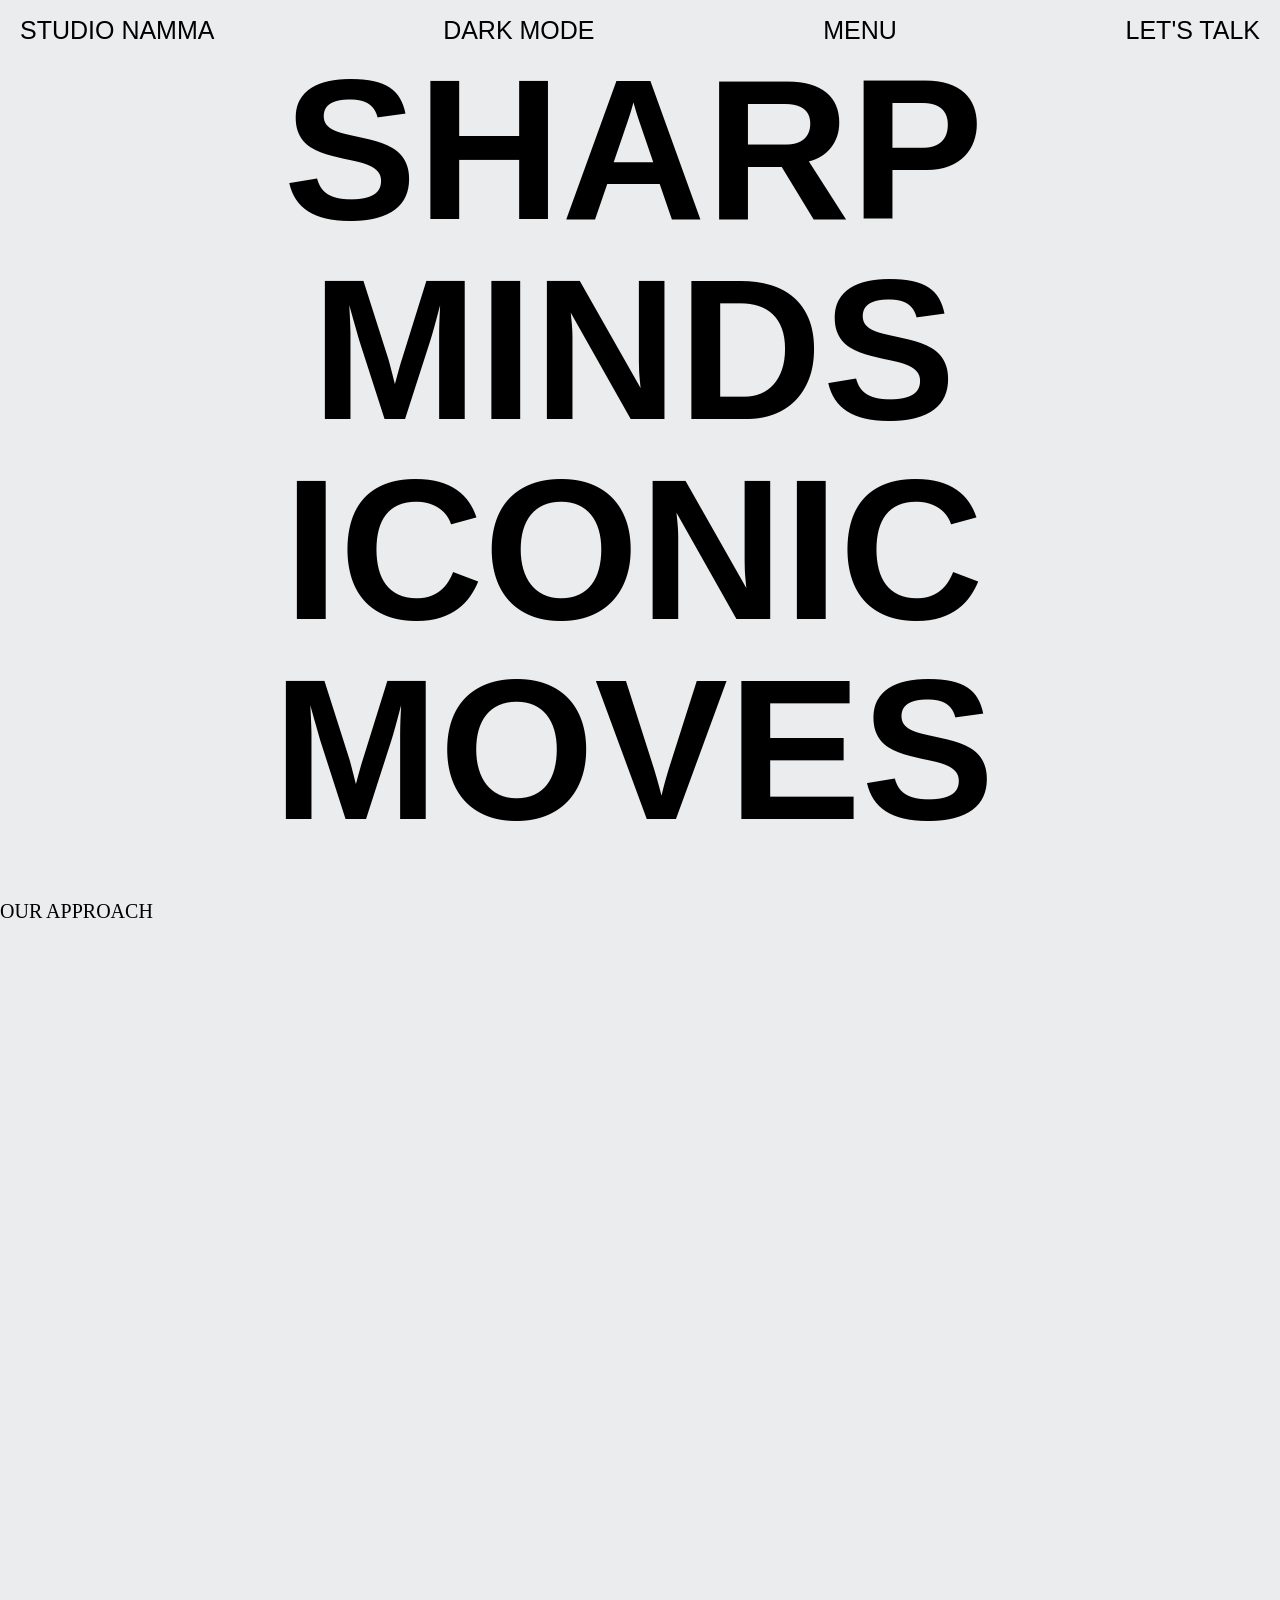
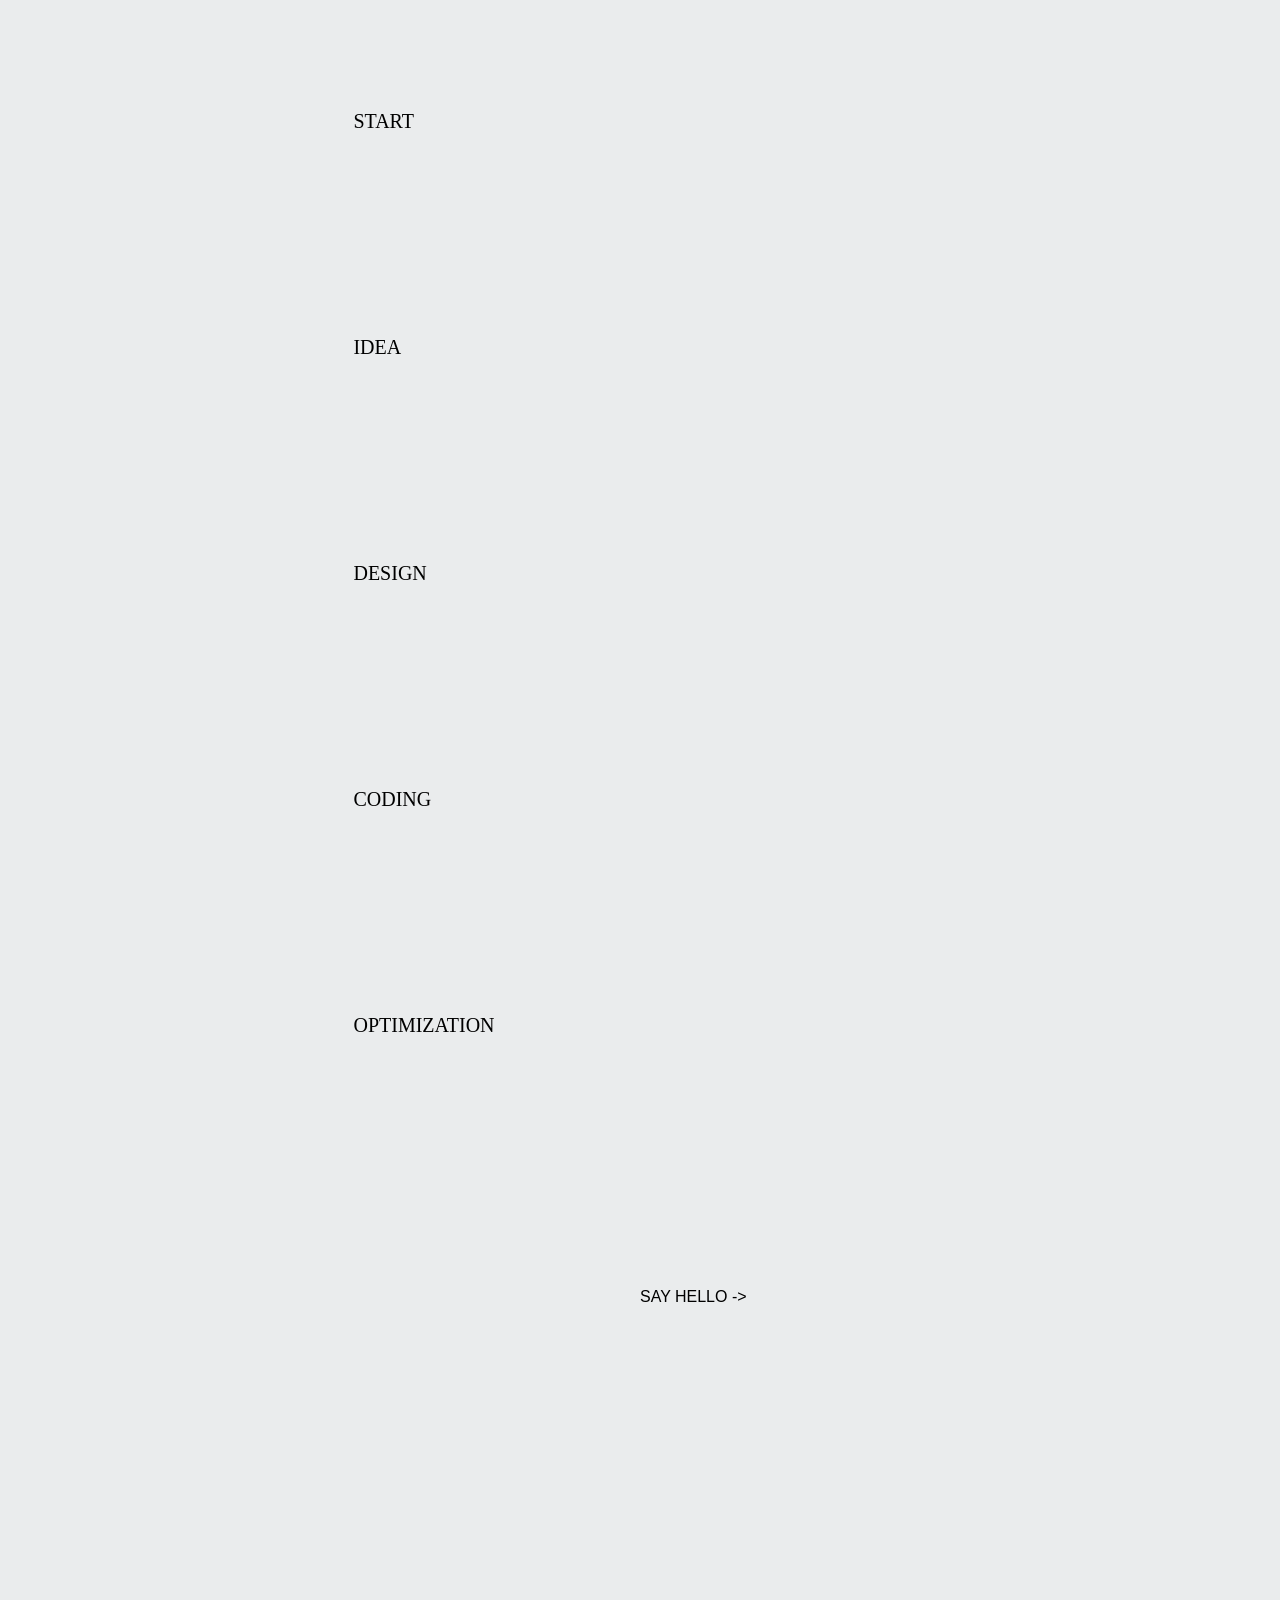
==== approach.html @ 26bfbffe "feat: implement landing page layout with intersection observer animations and custom mouse cursor ef" ====
<!DOCTYPE html>
<html lang="en">

<head>
    <meta charset="UTF-8">
    <meta name="viewport" content="width=device-width, initial-scale=1.0">
    <title>Approach</title>
    <link rel="stylesheet" href="/home/nav.css">
    <link rel="preconnect" href="https://fonts.googleapis.com">
<link rel="preconnect" href="https://fonts.gstatic.com" crossorigin>
<link href="https://fonts.googleapis.com/css2?family=Figtree:ital,wght@0,300..900;1,300..900&family=Saira+Extra+Condensed:wght@100;200;300;400;500;600;700;800;900&display=swap" rel="stylesheet">
    <style>
        @font-face {
    font-family: "GT Pressura Mono Regular Regular";
    src: url("https://db.onlinewebfonts.com/t/226f58ab113a6d821def90a7d6dc2427.eot");
    src: url("https://db.onlinewebfonts.com/t/226f58ab113a6d821def90a7d6dc2427.eot?#iefix")format("embedded-opentype"),
    url("https://db.onlinewebfonts.com/t/226f58ab113a6d821def90a7d6dc2427.woff2")format("woff2"),
    url("https://db.onlinewebfonts.com/t/226f58ab113a6d821def90a7d6dc2427.woff")format("woff"),
    url("https://db.onlinewebfonts.com/t/226f58ab113a6d821def90a7d6dc2427.ttf")format("truetype"),
    url("https://db.onlinewebfonts.com/t/226f58ab113a6d821def90a7d6dc2427.svg#GT Pressura Mono Regular Regular")format("svg");
}
        .saira-extra-condensed-black {
  font-family: "Saira Extra Condensed", sans-serif;
  font-weight: 900;
  font-style: normal;
}
        .content {
            display: flex;
            flex-direction: column;
            height: 100vh;
            width: 99vw;
            align-items: center;
            justify-content: center;
        }

        .content>h1 {
            font-size: 200px;
            
            letter-spacing: 1;
            font-weight: bolder;
            line-height: 1;
        }
        #heading{
            font-family: GT Pressura Mono Regular Regular;
            font-weight: 300;
            font-size: 20px;
        }
        .animate {
            transform: rotateX(90deg);
            transition-duration: 3s;
            transform-origin: bottom;
            font-size: 60px;
            text-align: center;
        }

        .animate.show {
            transform: rotateX(0deg);
        }

        .des {
            height: 50vh;
            width: 99vw;
            display: flex;
            gap: 10px;
        }
        
        .container-title {
            width: 50%;
            height: 100%;

        }

        .container-description {
            width: 50%;
            height: 100%;
            text-align: justify;
            
        }

        .des {
            flex-direction: row;
            text-align: none;
        }

        .p {
            font-size: 20px;
            text-align: left;
            font-weight: 400;
        }

        .des1 {
            padding: 20px;
            justify-content: left;
            align-items: baseline;
            height: 40vh;

        }
        .des1 > h1{
            font-size: 100px;
        }
        .list {
            height: 120vh;
            gap: 50px;
            font-size: 13px;
            
        }

        .box1 {
            height: 200px;
            width: 60%;
            
            display: flex;
            flex-direction: row;
            justify-content: center;
        }
        .div1{
            margin-left: 100px;
            width: 30%;
        }
        .div2{
            width: 70%;
        }

        .li{
            text-align: left;
            font-size: 30px;
        }
        .p1{
            font-size: 16px;
            text-align: left;
            font-weight: 300;
        }
        #p2{
          font-weight: 300;  
        }
        .des2{
            height: 20vh;
            width: 100%;
            display: flex;
            flex-direction: row;
        }
        .box2{
            height: 100%;
            width: 50%;
            
        }
        .box3{
            height: 100%;
            width: 50%;
            
        }
        .h1{
            text-align: left;
        }
        .h2{
            text-align: left;
            font-size: 30px;
        }
        .box3 p{
            margin-top: 30px;
        }
       .frames{
        width: 100%;
        height: 300px;
        
        display: grid;
        grid-template-columns: repeat(6,1fr);
        gap: 10px;

       }
       video{
        height: 100%;
        width: 100%;
       }
       
    </style>
</head>

<body>
    <section class="content">
        <h1 class="animate">SHARP MINDS</h1>
        <h1 class="animate">ICONIC MOVES</h1>

    </section>
    <section class="content des">
        <div class="container-title">
            <h1 id="heading">OUR APPROACH</h1>
        </div>

        <div class="container-description">
            <p class="animate p">We don't sell a method. We craft yours. We start by understanding who you are and</p>
            <p class="animate p">where you are headed. We dig deep, explore every angle, and build from what</p>
            <p class="animate p">makes you stand out. We don't just work with brand teams - we become part of</p>
            <p class="animate p">them. Every move is intentional. Every output aligned. Our approach? Flexible,</p>
            <p class="animate p">precise, and built around you. Because great result don't come from rigid formulas,</p>
            <p class="animate p">they come from tailored processes that scale, envolve, and stay sharp across every</p>
            <p class="animate p">touchpoint.</p>
        </div>
    </section>

    <section class="content des1">
        <h1 class="animate">MAKE IT AS</h1>
        <h1 class="animate">SIMPLE AS</h1>
        <h1 class="animate">POSSIBLE</h1>
    </section>
    <section class="content list">
        <div class="box1">
            <div class="div1">
                <h1 id="heading">START</h1>
            </div>
            <div class="div2">
                <h1 class="animate li">Own your difference</h1>
                <p class="animate p1" id="p2">
                    No one remembers second place. Or third. We dissect your market with surgical precision,
                </p>
                <p class="animate p1" id="p2">
                    hunting for the blind spots that others overlook. Our mission? To unearth what sets you
                </p>
                <p class="animate p1" id="p2">
                    apart. To put it under the spotlight. And to turn it into your strategic advantage.
                </p>
            </div>
        </div>

        <div class="box1">
            <div class="div1">
                <h1 id="heading">IDEA</h1>
            </div>
            <div class="div2">
                <h1 class="animate li">Challenge everything</h1>
                <p class="animate p1" id="p2">Innovation doesn't come from comfort. It comes from doubt. We question everything.</p>
                <p class="animate p1" id="p2">Relentlessly. Methodically. Trends? Best practices? Market certainties? All of them are suspect.</p>
                <p class="animate p1" id="p2">All of them are challenged. Pixel by pixel. So we can reach places no one else has.</p>
            </div>
        </div>

        <div class="box1">
            <div class="div1">
                <h1 id="heading">DESIGN</h1>
            </div>
            <div class="div2">
                <h1 class="animate li">Beyond aesthetics</h1>
                <p class="animate p1" id="p2">It's not just about winning awards. it's about winning customers.</p>
                <p class="animate p1" id="p2">Our design is built to solve, to sell, to make an impact.</p>
                <p class="animate p1" id="p2">Every color is tested. Every spacing calculated. Every interaction optimized. The result? A</p>
                <p class="animate p1" id="p2">design that performs as well as it impresses.</p>
            </div>
        </div>

        <div class="box1">
            <div class="div1">
                <h1 id="heading">CODING</h1>
            </div>
            <div class="div2">
                <h1 class="animate li">Performance mindset</h1>
                <p class="animate p1" id="p2">User patience? A myth. Their tolerance for slow websites? Zero.</p>
                <p class="animate p1" id="p2">We build solutions that move fast and stay fast. No-code, pushed to the limit. Resources</p>
                <p class="animate p1" id="p2">refined. Load times cut. Verified performance. Smoothness isn't a luxury, it's the baseline.</p>
                <p class="animate p1" id="p2">Every millisecond counts.</p>
            </div>
        </div>

        <div class="box1">
            <div class="div1">
                <h1 id="heading">OPTIMIZATION</h1>
            </div>
            <div class="div2">
                <h1 class="animate li">Never satisfied,</h1>
                <h1 class="animate li">never done</h1>
                <p class="animate p1" id="p2">The launch is just the first chapter, not the final one. We stay by your side long after launch</p>
                <p class="animate p1" id="p2">day. We monitor the numbers. Listen to the feedback. Continuously refine and improve. A</p>
                <p class="animate p1" id="p2">site that doesn't evolve is a site that falls behind. We refuse to stagnate, for you and for us.</p>
            </div>
        </div>

    </section>
    <section class="content des2">
        <div class="box2">
            <h1 class="animate h1">LET'S WORK</h1>
            <h1 class="animate h1">TOGETHER</h1>
        </div>
        <div class="box3">
            <h2 class="animate h2">Work with us if average isn't your thing.</h2>
            <h2 class="animate h2">Drop it, we'll build it!</h2>

            <p>SAY HELLO -></p>
        </div>
    </section>

    <section class="frames">
       <div>

           <video loop autoplay src="https://cdn.prod.website-files.com/679cb9cacf00799ba4b4c985%2F68dfa249c8ad1d2624abf3d5_Footer-Service-designV2-transcode.mp4"></iframe>
       </div>
       
       <div>

           <video loop autoplay src="https://cdn.prod.website-files.com/679cb9cacf00799ba4b4c985%2F68dfa1926bb2adbd4315d488_Zefir%20footerV2-transcode.mp4"></iframe>
       </div>
       
       <div>

           <video loop autoplay src="https://cdn.prod.website-files.com/679cb9cacf00799ba4b4c985%2F68dfa2440a49684a10b9e055_FOOTER%20-%20BRANDINGV2-transcode.mp4"></iframe>
       </div>
       
       <div>

           <video loop autoplay src="https://cdn.prod.website-files.com/679cb9cacf00799ba4b4c985%2F68dfa20fc54b7796aaa5edf6_SILVR-Video%201%20footersV3-transcode.mp4"></iframe>
       </div>
       
       <div>

           <video loop autoplay src="https://cdn.prod.website-files.com/679cb9cacf00799ba4b4c985%2F68dfa0feb2681e0616dc3b3a_Footer-supercomics-transcode.mp4"></iframe>
       </div>
       
      <div>

          <video loop autoplay src="https://cdn.prod.website-files.com/679cb9cacf00799ba4b4c985%2F68dfa22f852959114b6c7b56_OSOL-COVER-footer-V2-transcode.mp4"></iframe>
      </div>
       
    </section>
</body>
<script src="/home/navbar.js"></script>
<script>
    let text = document.querySelectorAll(".animate");

    console.log(text);
    let observer = new IntersectionObserver((entries) => {
        entries.forEach((entry) => {
            if (entry.isIntersecting == true) {
                entry.target.classList.add("show");
            }
            else {
                entry.target.classList.remove("show");
            }
        })
    })

    text.forEach((text) => {
        observer.observe(text);
    })


</script>

</html>
---- home/nav.css ----
*{
  margin: 0px;
  padding: 0px;
  box-sizing: border-box;
  font-family: 'Franklin Gothic Medium', 'Arial Narrow', Arial, sans-serif;
}
body{
  background-color: rgb(234, 236, 237);
}
#navbar{
  display:flex;
  width: 100vw;
  justify-content: space-between;
  /* background-color: rgba(223, 41, 41); */
  height: 60px;
  align-items: center;
  font-size: 25px;
  position: fixed;
  z-index: 2;
  padding: 0px 20px;
  list-style-type: none;
  top: 0px;
}
#navbar > p{
  cursor: pointer;
}
#menu{
  position: fixed;
  width: 100vw;
  height: 90vh;
  background-color: white;
  list-style-type: none;
  margin: 0px;
  display: grid;
  grid-template-columns: repeat(2,1fr);
  padding: 20px;
  top: -100%;
  transition-duration: 5s;
  z-index: 1;
}
#menu>li{
  font-size: 100px;
  font-weight: 900;
}
#menu.show{
  top: 9%;
}
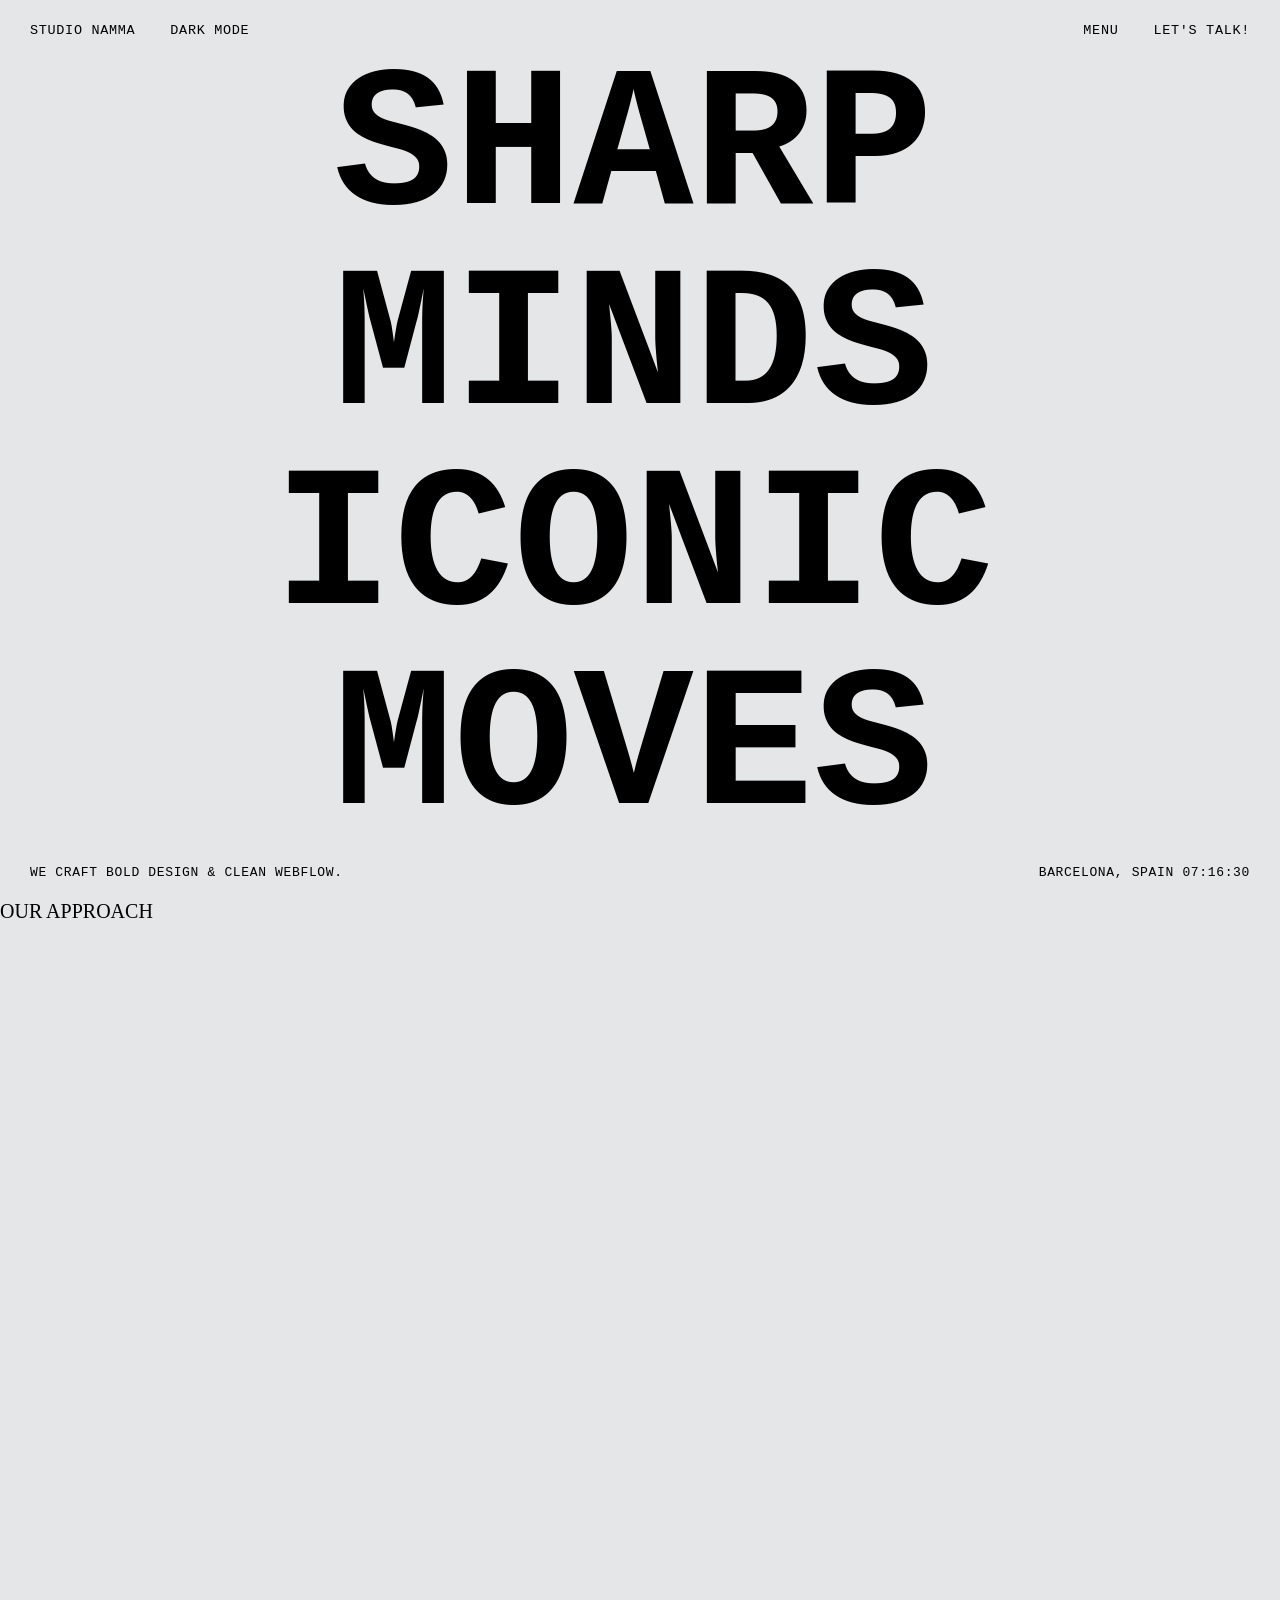
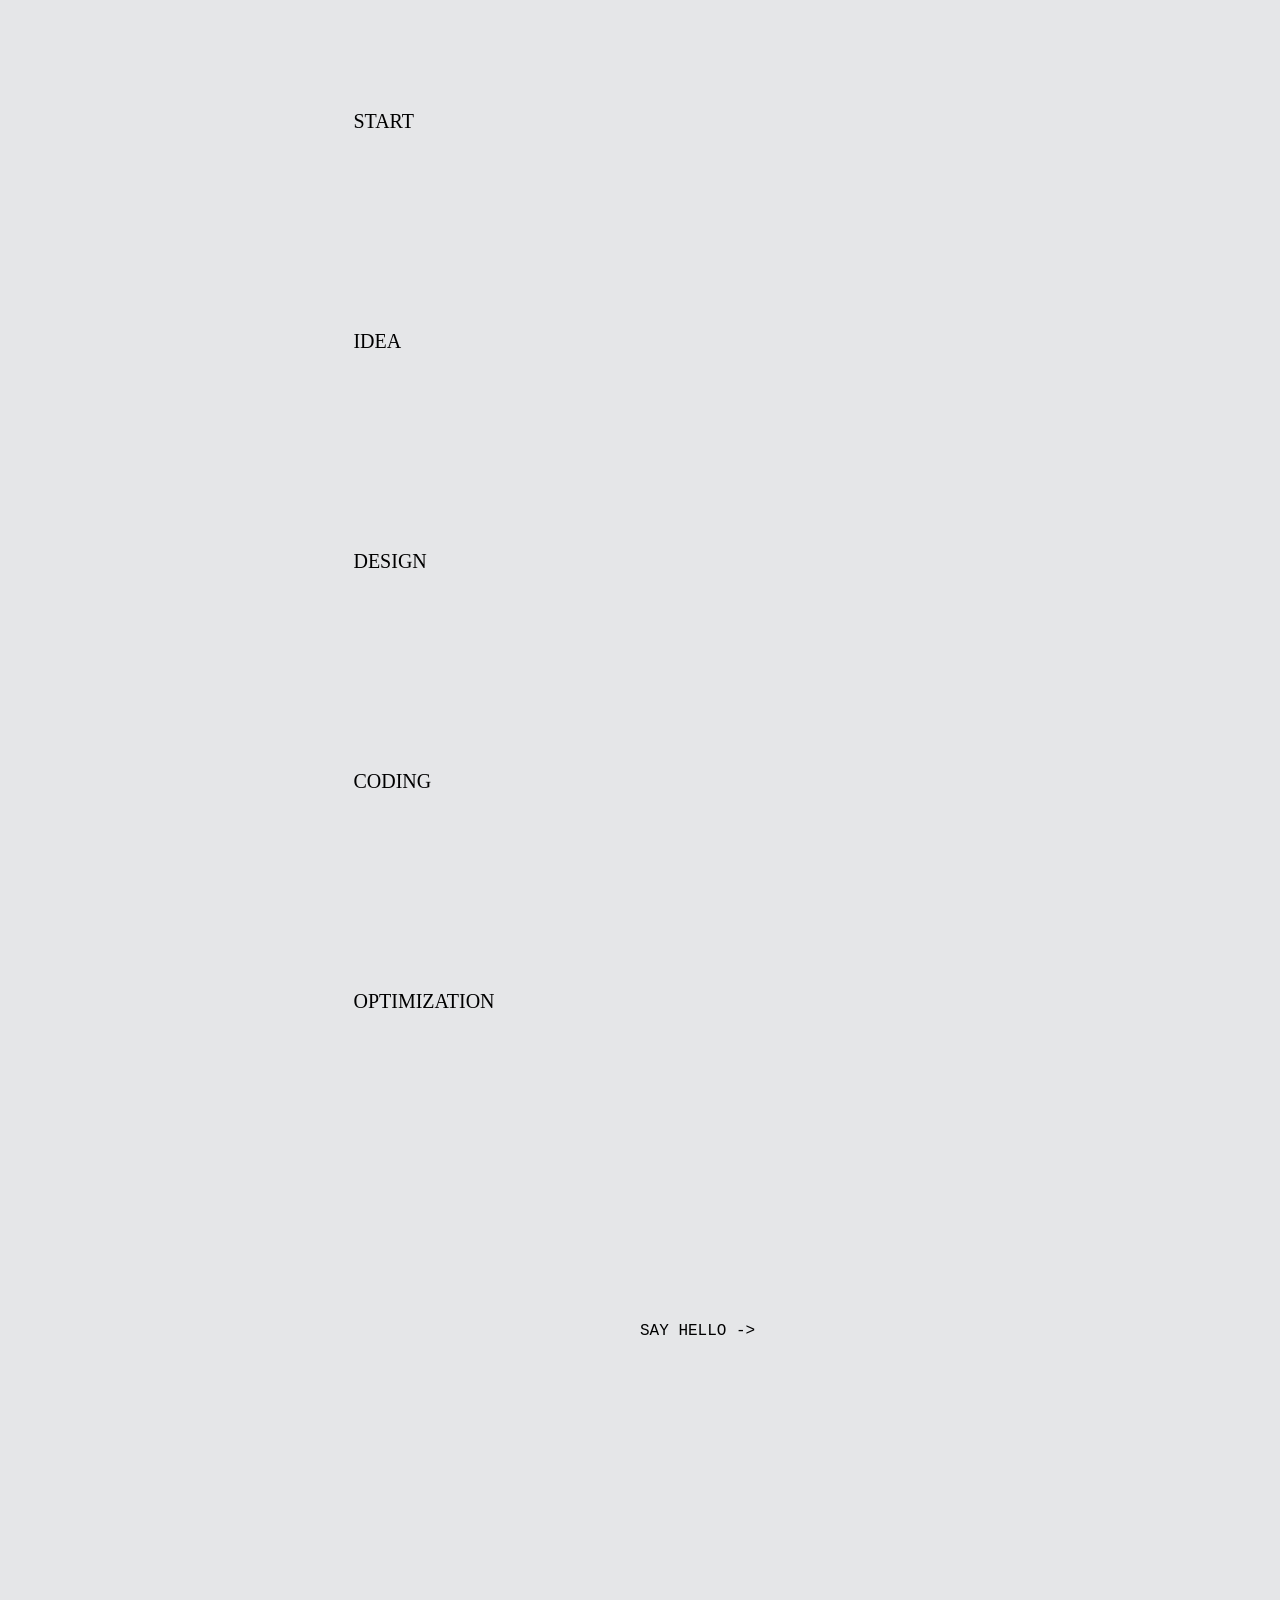
==== commit 7abbe8f6: "feat: overhaul index and approach pages with new branding, favicon, and responsive layout improvemen" ====
--- a/approach.html
+++ b/approach.html
@@ -5,7 +5,7 @@
     <meta charset="UTF-8">
     <meta name="viewport" content="width=device-width, initial-scale=1.0">
     <title>Approach</title>
-    <link rel="stylesheet" href="/home/nav.css">
+    <link rel="stylesheet" href="nav.css">
     <link rel="preconnect" href="https://fonts.googleapis.com">
 <link rel="preconnect" href="https://fonts.gstatic.com" crossorigin>
 <link href="https://fonts.googleapis.com/css2?family=Figtree:ital,wght@0,300..900;1,300..900&family=Saira+Extra+Condensed:wght@100;200;300;400;500;600;700;800;900&display=swap" rel="stylesheet">
@@ -320,7 +320,7 @@
        
     </section>
 </body>
-<script src="/home/navbar.js"></script>
+<script src="navbar.js"></script>
 <script>
     let text = document.querySelectorAll(".animate");
 
--- a/nav.css
+++ b/nav.css
@@ -0,0 +1,157 @@
+@import url('https://fonts.googleapis.com/css2?family=Figtree:ital,wght@0,300..900;1,300..900&family=Saira+Extra+Condensed:wght@100;200;300;400;500;600;700;800;900&display=swap');
+
+@font-face {
+    font-family: "GT Pressura Mono Regular Regular";
+    src: url("https://db.onlinewebfonts.com/t/226f58ab113a6d821def90a7d6dc2427.eot");
+    src: url("https://db.onlinewebfonts.com/t/226f58ab113a6d821def90a7d6dc2427.eot?#iefix")format("embedded-opentype"),
+    url("https://db.onlinewebfonts.com/t/226f58ab113a6d821def90a7d6dc2427.woff2")format("woff2"),
+    url("https://db.onlinewebfonts.com/t/226f58ab113a6d821def90a7d6dc2427.woff")format("woff"),
+    url("https://db.onlinewebfonts.com/t/226f58ab113a6d821def90a7d6dc2427.ttf")format("truetype"),
+    url("https://db.onlinewebfonts.com/t/226f58ab113a6d821def90a7d6dc2427.svg#GT Pressura Mono Regular Regular")format("svg");
+}
+
+* {
+  margin: 0px;
+  padding: 0px;
+  box-sizing: border-box;
+}
+
+body {
+  background-color: #e5e6e8;
+  font-family: "GT Pressura Mono Regular Regular", monospace, sans-serif;
+  color: #000;
+  transition: background-color 0.3s ease, color 0.3s ease;
+  overflow-x: hidden;
+}
+
+body.dark-theme {
+  background-color: #121212;
+  color: #f5f5f5;
+}
+
+body.menu-open #navbar {
+  color: inherit;
+}
+
+#navbar {
+  display: flex;
+  width: 100vw;
+  justify-content: space-between;
+  height: 60px;
+  align-items: center;
+  font-size: 13.5px;
+  letter-spacing: 0.05em;
+  font-family: "GT Pressura Mono Regular Regular", monospace, sans-serif;
+  position: fixed;
+  z-index: 1000;
+  padding: 0px 30px;
+  top: 0px;
+  left: 0px;
+  background: transparent;
+  user-select: none;
+  transition: color 0.3s ease;
+}
+
+.nav-left, .nav-right {
+  display: flex;
+  gap: 35px;
+  align-items: center;
+}
+
+.nav-item {
+  cursor: pointer;
+  transition: opacity 0.2s ease;
+}
+
+.nav-item:hover {
+  opacity: 0.7;
+}
+
+#menu {
+  position: fixed;
+  width: 100vw;
+  height: 100vh;
+  background-color: #f3f3f4;
+  color: #000000;
+  list-style-type: none;
+  margin: 0px;
+  display: grid;
+  grid-template-columns: 1fr 1fr;
+  padding: 13vh 5vw 8vh 5vw;
+  align-content: center;
+  row-gap: 2.5vh;
+  column-gap: 8vw;
+  top: -100vh;
+  left: 0px;
+  transition: top 0.6s cubic-bezier(0.77, 0, 0.175, 1), background-color 0.3s ease, color 0.3s ease;
+  z-index: 999;
+}
+
+body.dark-theme #menu {
+  background-color: #121212;
+  color: #ffffff;
+}
+
+#menu > li {
+  font-family: "Saira Extra Condensed", sans-serif;
+  font-size: clamp(80px, 11vw, 160px);
+  font-weight: 900;
+  text-transform: uppercase;
+  line-height: 0.88;
+  letter-spacing: -0.01em;
+  cursor: pointer;
+  user-select: none;
+}
+
+.menu-item-wrapper {
+  overflow: hidden;
+  display: inline-block;
+  vertical-align: bottom;
+  padding-bottom: 2px;
+}
+
+.menu-item-text {
+  display: block;
+  color: inherit;
+  transform: translateY(120%) rotateX(45deg);
+  transform-origin: bottom left;
+  transition: transform 0.75s cubic-bezier(0.16, 1, 0.3, 1), color 0.3s ease;
+  will-change: transform;
+}
+
+#menu.show {
+  top: 0px;
+}
+
+#menu.show .menu-item-text {
+  transform: translateY(0%) rotateX(0deg);
+}
+
+#menu > li:hover .menu-item-text {
+  opacity: 0.5;
+}
+
+#footer-bar {
+  position: fixed;
+  bottom: 20px;
+  left: 0px;
+  width: 100vw;
+  padding: 0px 30px;
+  display: flex;
+  justify-content: space-between;
+  align-items: center;
+  z-index: 1000;
+  font-family: "GT Pressura Mono Regular Regular", monospace, sans-serif;
+  font-size: 13px;
+  letter-spacing: 0.05em;
+  text-transform: uppercase;
+  pointer-events: none;
+  transition: color 0.3s ease;
+}
+
+body.dark-theme #footer-bar {
+  color: #ffffff;
+}
+
+
+
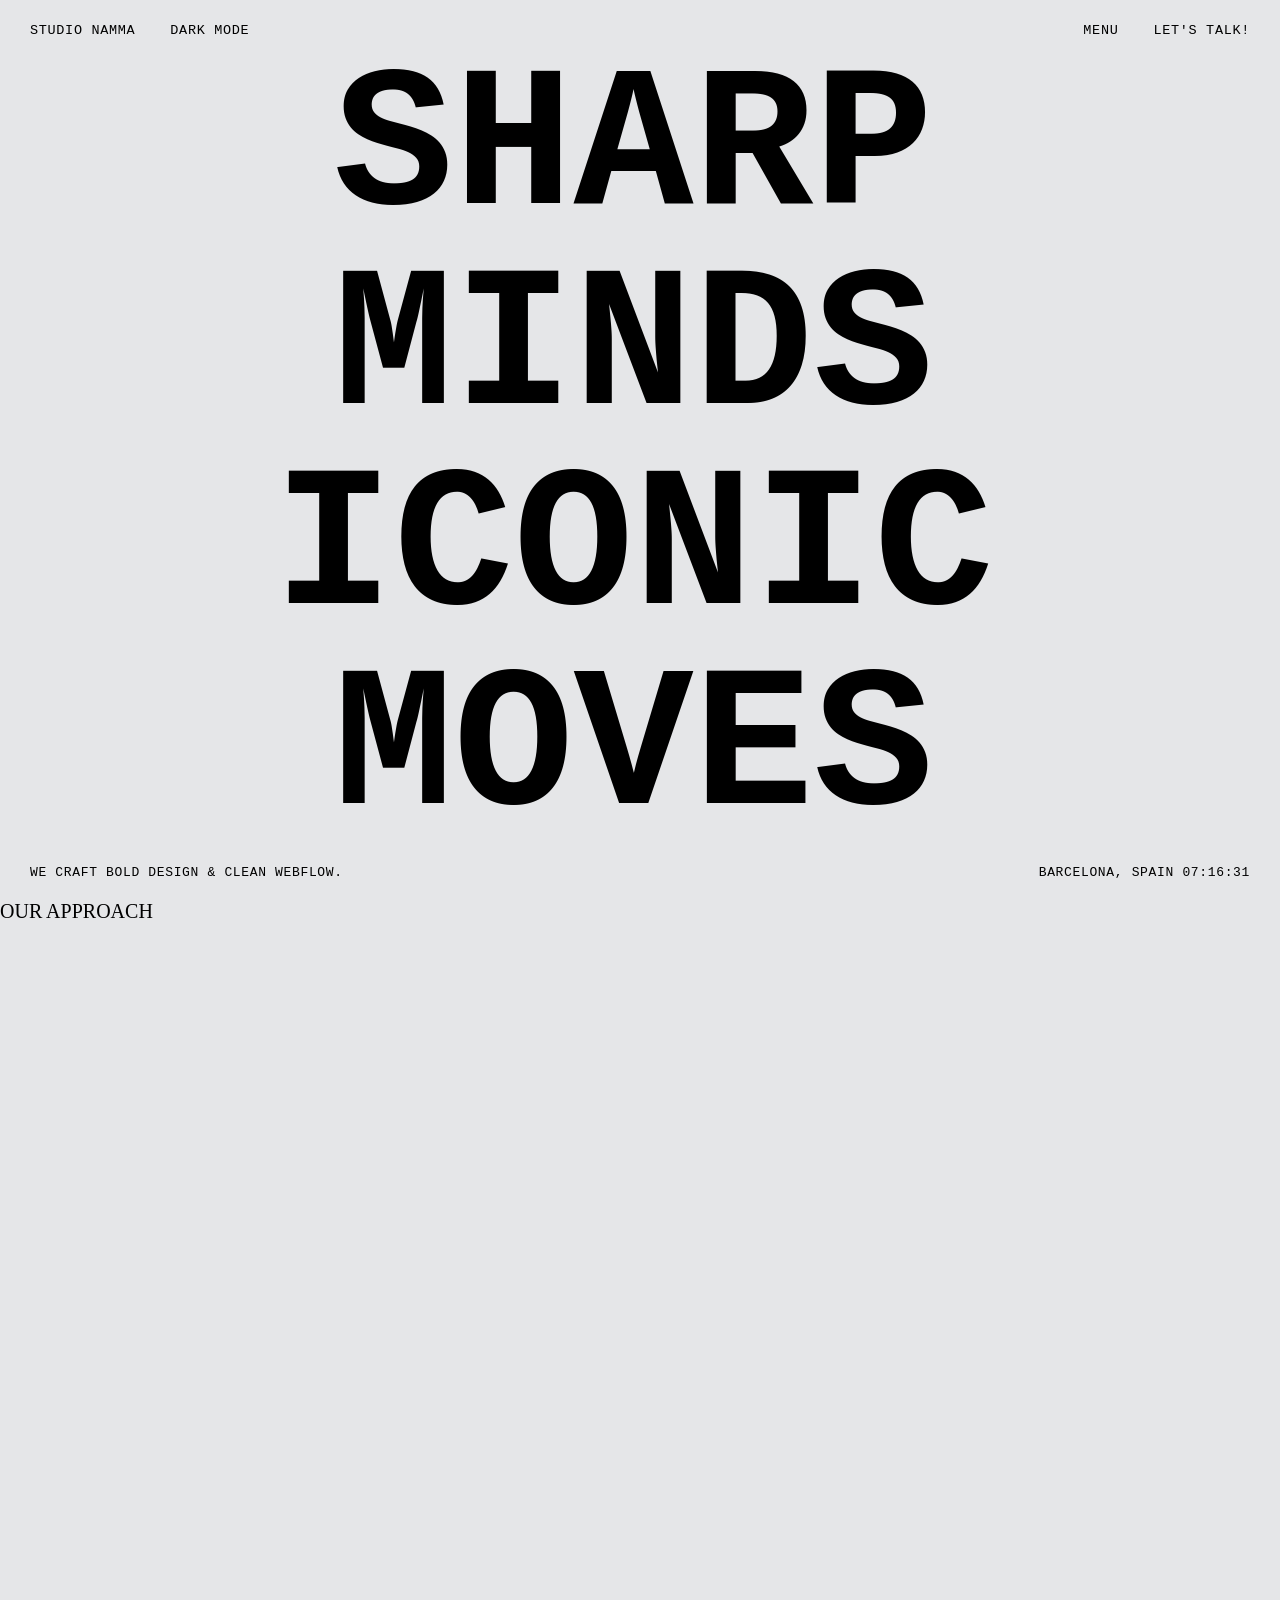
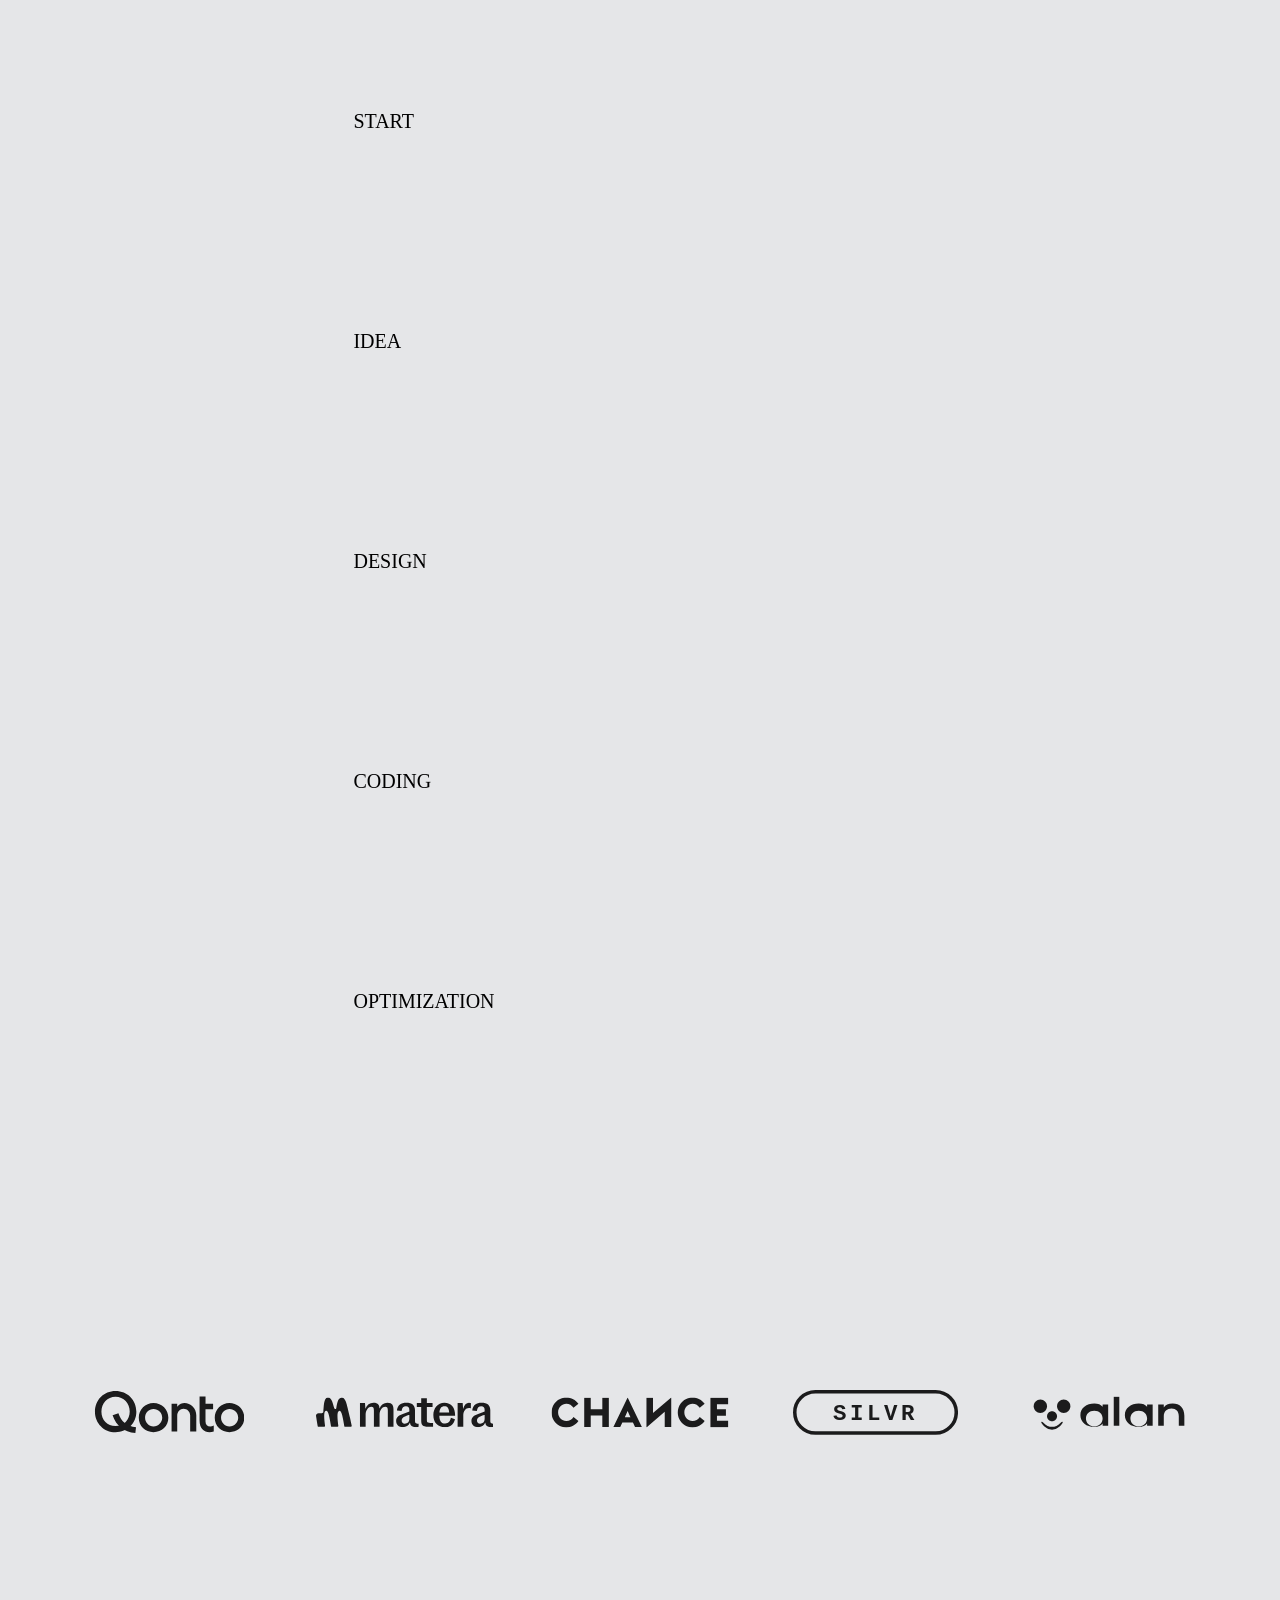
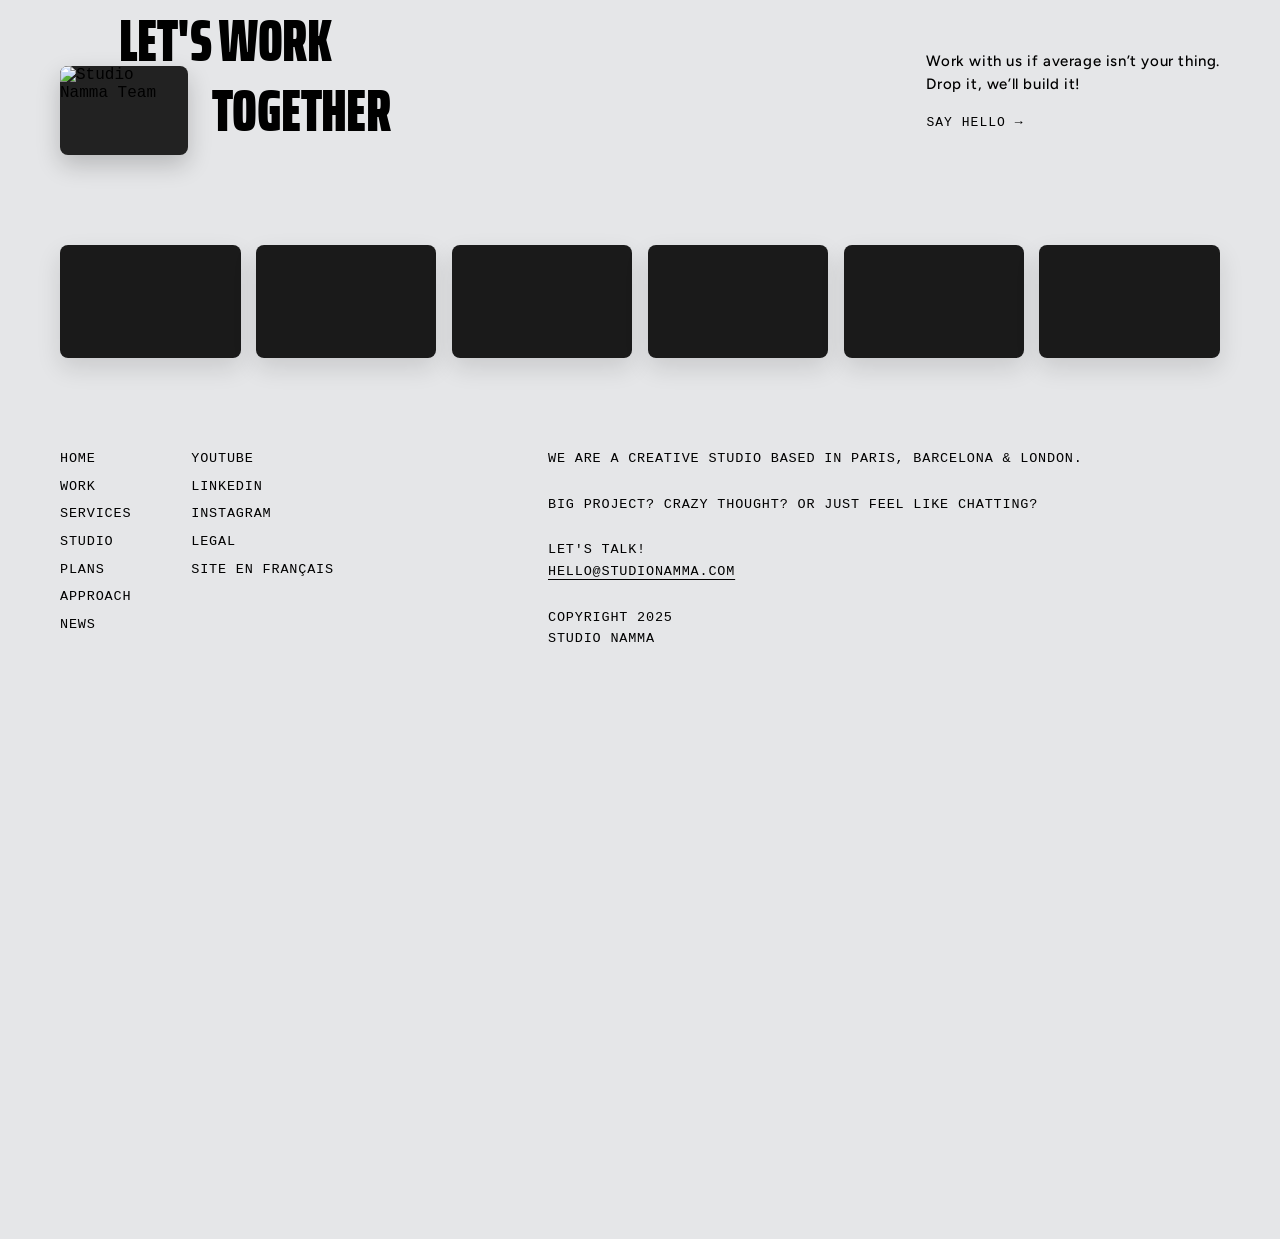
==== commit fa8311c7: "refactor(approach): remove duplicate LET'S WORK section and old frames video grid, now handled by sh" ====
--- a/approach.html
+++ b/approach.html
@@ -6,6 +6,7 @@
     <meta name="viewport" content="width=device-width, initial-scale=1.0">
     <title>Approach</title>
     <link rel="stylesheet" href="nav.css">
+    <link rel="stylesheet" href="footer.css">
     <link rel="preconnect" href="https://fonts.googleapis.com">
 <link rel="preconnect" href="https://fonts.gstatic.com" crossorigin>
 <link href="https://fonts.googleapis.com/css2?family=Figtree:ital,wght@0,300..900;1,300..900&family=Saira+Extra+Condensed:wght@100;200;300;400;500;600;700;800;900&display=swap" rel="stylesheet">
@@ -274,53 +275,10 @@
         </div>
 
     </section>
-    <section class="content des2">
-        <div class="box2">
-            <h1 class="animate h1">LET'S WORK</h1>
-            <h1 class="animate h1">TOGETHER</h1>
-        </div>
-        <div class="box3">
-            <h2 class="animate h2">Work with us if average isn't your thing.</h2>
-            <h2 class="animate h2">Drop it, we'll build it!</h2>
-
-            <p>SAY HELLO -></p>
-        </div>
-    </section>
-
-    <section class="frames">
-       <div>
-
-           <video loop autoplay src="https://cdn.prod.website-files.com/679cb9cacf00799ba4b4c985%2F68dfa249c8ad1d2624abf3d5_Footer-Service-designV2-transcode.mp4"></iframe>
-       </div>
-       
-       <div>
-
-           <video loop autoplay src="https://cdn.prod.website-files.com/679cb9cacf00799ba4b4c985%2F68dfa1926bb2adbd4315d488_Zefir%20footerV2-transcode.mp4"></iframe>
-       </div>
-       
-       <div>
-
-           <video loop autoplay src="https://cdn.prod.website-files.com/679cb9cacf00799ba4b4c985%2F68dfa2440a49684a10b9e055_FOOTER%20-%20BRANDINGV2-transcode.mp4"></iframe>
-       </div>
-       
-       <div>
-
-           <video loop autoplay src="https://cdn.prod.website-files.com/679cb9cacf00799ba4b4c985%2F68dfa20fc54b7796aaa5edf6_SILVR-Video%201%20footersV3-transcode.mp4"></iframe>
-       </div>
-       
-       <div>
-
-           <video loop autoplay src="https://cdn.prod.website-files.com/679cb9cacf00799ba4b4c985%2F68dfa0feb2681e0616dc3b3a_Footer-supercomics-transcode.mp4"></iframe>
-       </div>
-       
-      <div>
-
-          <video loop autoplay src="https://cdn.prod.website-files.com/679cb9cacf00799ba4b4c985%2F68dfa22f852959114b6c7b56_OSOL-COVER-footer-V2-transcode.mp4"></iframe>
-      </div>
-       
-    </section>
+
 </body>
 <script src="navbar.js"></script>
+<script src="footer.js"></script>
 <script>
     let text = document.querySelectorAll(".animate");
 
--- a/footer.css
+++ b/footer.css
@@ -0,0 +1,336 @@
+/* ==========================================================================
+   FOOTER COMPONENT STYLING (Studio Namma)
+   ========================================================================== */
+
+#main-footer {
+  width: 100%;
+  background-color: transparent;
+  padding: 200px 60px 120px 60px;
+  box-sizing: border-box;
+  font-family: "GT Pressura Mono Regular Regular", monospace, sans-serif;
+  color: #000000;
+  transition: color 0.3s ease;
+  position: relative;
+  overflow: hidden;
+}
+
+body.dark-theme #main-footer {
+  color: #ffffff;
+}
+
+/* 1. Client Logos Bar (Row 1) */
+.footer-logos-row {
+  width: 100%;
+  max-width: 1500px;
+  margin: 0 auto 100px auto;
+  display: flex;
+  justify-content: space-between;
+  align-items: center;
+  gap: clamp(24px, 4.5vw, 65px);
+  padding: 0 20px 80px 20px;
+}
+
+.footer-logo-item {
+  display: flex;
+  align-items: center;
+  justify-content: center;
+  flex: 1;
+  opacity: 0.88;
+  transition: opacity 0.3s ease, transform 0.3s ease;
+  color: #000000;
+}
+
+body.dark-theme .footer-logo-item {
+  color: #ffffff;
+}
+
+.footer-logo-item:hover {
+  opacity: 1;
+  transform: translateY(-2px);
+}
+
+.footer-logo-item svg {
+  height: clamp(38px, 3.5vw, 56px);
+  width: auto;
+  max-width: 100%;
+  object-fit: contain;
+}
+
+/* 2. Main Hero CTA Block (Row 2): LET'S WORK TOGETHER + Side Statement */
+.footer-hero-cta {
+  display: flex;
+  justify-content: space-between;
+  align-items: flex-end;
+  gap: 40px;
+  margin-bottom: 90px;
+}
+
+.footer-cta-left {
+  position: relative;
+  display: flex;
+  flex-direction: column;
+}
+
+.footer-work-title {
+  font-family: "Saira Extra Condensed", sans-serif;
+  font-weight: 900;
+  font-size: clamp(70px, 12vw, 190px);
+  line-height: 0.85;
+  letter-spacing: -0.01em;
+  text-transform: uppercase;
+  margin: 0;
+  color: #000000;
+}
+
+body.dark-theme .footer-work-title {
+  color: #ffffff;
+}
+
+.footer-together-line {
+  display: flex;
+  align-items: center;
+  gap: 24px;
+}
+
+.footer-photo-badge {
+  width: clamp(90px, 10vw, 150px);
+  height: clamp(60px, 7vw, 100px);
+  border-radius: 8px;
+  overflow: hidden;
+  box-shadow: 0 10px 25px rgba(0, 0, 0, 0.2);
+  flex-shrink: 0;
+  background: #222;
+}
+
+.footer-photo-badge img {
+  width: 100%;
+  height: 100%;
+  object-fit: cover;
+  display: block;
+}
+
+.footer-together-title {
+  font-family: "Saira Extra Condensed", sans-serif;
+  font-weight: 900;
+  font-size: clamp(70px, 12vw, 190px);
+  line-height: 0.85;
+  letter-spacing: -0.01em;
+  text-transform: uppercase;
+  margin: 0;
+  color: #000000;
+}
+
+body.dark-theme .footer-together-title {
+  color: #ffffff;
+}
+
+.footer-cta-right {
+  display: flex;
+  flex-direction: column;
+  gap: 20px;
+  max-width: 420px;
+  padding-bottom: 25px;
+}
+
+.footer-cta-statement {
+  font-size: 15px;
+  line-height: 1.5;
+  letter-spacing: 0.04em;
+  font-family: "Figtree", sans-serif;
+  font-weight: 500;
+  color: #000000;
+}
+
+body.dark-theme .footer-cta-statement {
+  color: #e5e5e5;
+}
+
+.footer-say-hello {
+  font-family: "GT Pressura Mono Regular Regular", monospace, sans-serif;
+  font-size: 13px;
+  letter-spacing: 0.08em;
+  text-transform: uppercase;
+  color: inherit;
+  text-decoration: none;
+  display: inline-flex;
+  align-items: center;
+  gap: 8px;
+  transition: transform 0.2s ease, opacity 0.2s ease;
+  width: fit-content;
+}
+
+.footer-say-hello:hover {
+  opacity: 0.6;
+  transform: translateX(4px);
+}
+
+/* 3. Client Showcase Cards Row (Row 3) */
+.footer-cards-grid {
+  display: grid;
+  grid-template-columns: repeat(6, 1fr);
+  gap: clamp(10px, 1.2vw, 18px);
+  width: 100%;
+  margin-bottom: 90px;
+}
+
+.footer-card {
+  position: relative;
+  aspect-ratio: 16 / 10;
+  border-radius: 8px;
+  overflow: hidden;
+  background: #1a1a1a;
+  box-shadow: 0 10px 25px rgba(0, 0, 0, 0.12);
+  cursor: pointer;
+  transition: transform 0.35s cubic-bezier(0.16, 1, 0.3, 1), box-shadow 0.35s ease;
+}
+
+.footer-card:hover {
+  transform: translateY(-5px);
+  box-shadow: 0 18px 36px rgba(0, 0, 0, 0.22);
+}
+
+.footer-card video,
+.footer-card iframe {
+  width: 100%;
+  height: 100%;
+  object-fit: cover;
+  border: 0;
+  border-radius: 8px;
+  display: block;
+  pointer-events: none;
+}
+
+/* 4. Navigation Links & Company Info (Row 4) */
+.footer-info-grid {
+  display: grid;
+  grid-template-columns: 1fr 1.5fr;
+  gap: 40px;
+  width: 100%;
+  font-size: 13.5px;
+  letter-spacing: 0.06em;
+  line-height: 1.6;
+  text-transform: uppercase;
+}
+
+.footer-nav-columns {
+  display: flex;
+  gap: 60px;
+}
+
+.footer-links-group {
+  display: flex;
+  flex-direction: column;
+  gap: 6px;
+}
+
+.footer-link {
+  color: inherit;
+  text-decoration: none;
+  cursor: pointer;
+  transition: opacity 0.2s ease;
+  width: fit-content;
+}
+
+.footer-link:hover {
+  opacity: 0.6;
+}
+
+.footer-details-group {
+  display: flex;
+  flex-direction: column;
+  gap: 24px;
+}
+
+.footer-details-group p {
+  margin: 0;
+}
+
+.footer-contact-link {
+  color: inherit;
+  text-decoration: underline;
+  text-underline-offset: 4px;
+  cursor: pointer;
+  transition: opacity 0.2s ease;
+}
+
+.footer-contact-link:hover {
+  opacity: 0.6;
+}
+
+/* 5. Giant NAMMA Banner at the bottom — rises from bottom on scroll */
+.footer-namma-wrapper {
+  width: 100%;
+  display: flex;
+  justify-content: center;
+  align-items: flex-end;
+  margin-top: 100px;
+  margin-bottom: 0;
+  overflow: visible;
+}
+
+.footer-giant-namma {
+  font-family: "Saira Extra Condensed", sans-serif;
+  font-weight: 900;
+  /* font-size set by fitNammaText() JS */
+  font-size: 28vw;
+  line-height: 0.8;
+  letter-spacing: -0.01em;
+  text-transform: uppercase;
+  margin: 0;
+  padding: 0;
+  color: #000000;
+  text-align: center;
+  width: 100%;
+  display: block;
+  user-select: none;
+  white-space: nowrap;
+  transition: color 0.3s ease;
+}
+
+body.dark-theme .footer-giant-namma {
+  color: #ffffff;
+}
+
+/* Shared animate/show — same 3D flip as LET'S WORK TOGETHER but longer duration for NAMMA */
+.footer-namma-wrapper .animate {
+  transform: rotateX(90deg);
+  transition: transform 1.8s cubic-bezier(0.16, 1, 0.3, 1);
+  transform-origin: bottom;
+}
+
+.footer-namma-wrapper .animate.show {
+  transform: rotateX(0deg);
+}
+
+/* Responsive Media Queries */
+@media (max-width: 1100px) {
+  .footer-logos-row {
+    flex-wrap: wrap;
+    justify-content: center;
+    gap: 35px;
+  }
+  .footer-hero-cta {
+    flex-direction: column;
+    align-items: flex-start;
+    gap: 30px;
+  }
+  .footer-cards-grid {
+    grid-template-columns: repeat(3, 1fr);
+  }
+  .footer-info-grid {
+    grid-template-columns: 1fr;
+    gap: 40px;
+  }
+}
+
+@media (max-width: 650px) {
+  #main-footer {
+    padding: 60px 20px 100px 20px;
+  }
+  .footer-cards-grid {
+    grid-template-columns: repeat(2, 1fr);
+  }
+  .footer-nav-columns {
+    gap: 30px;
+  }
+}
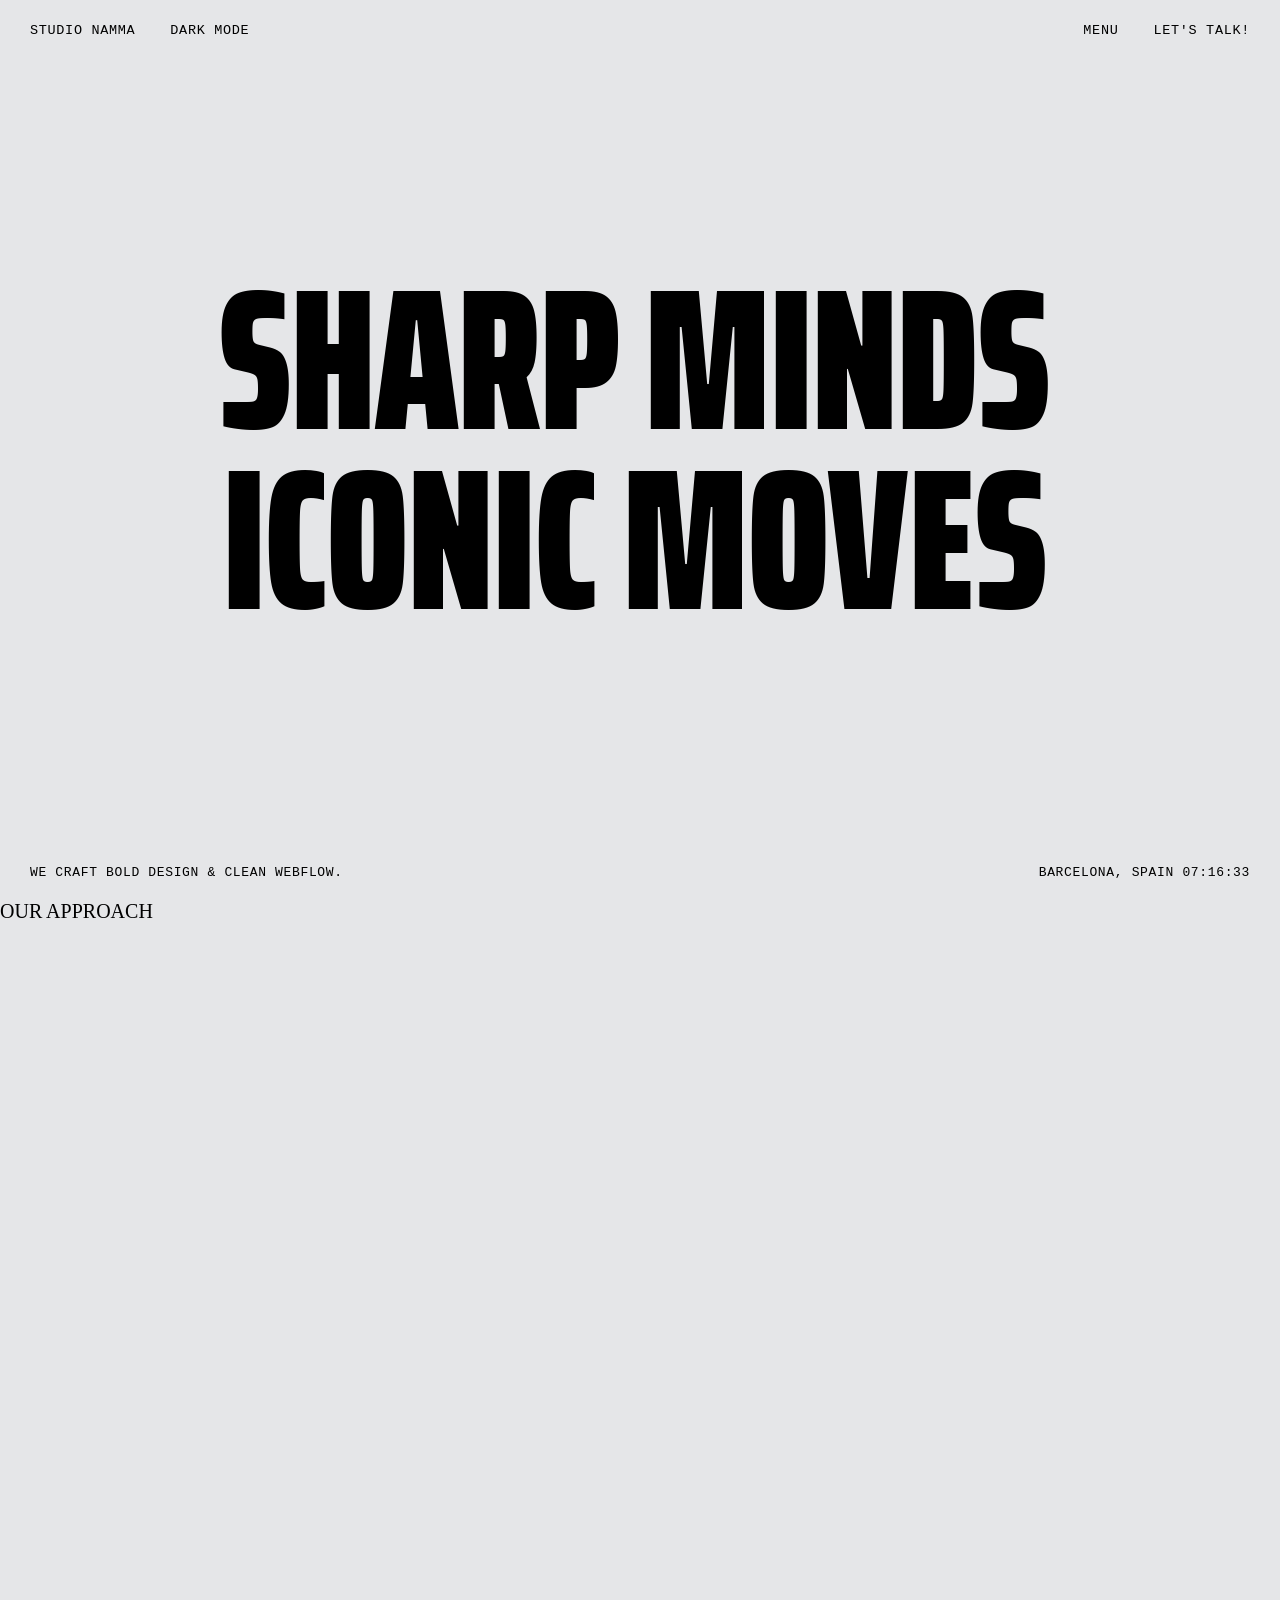
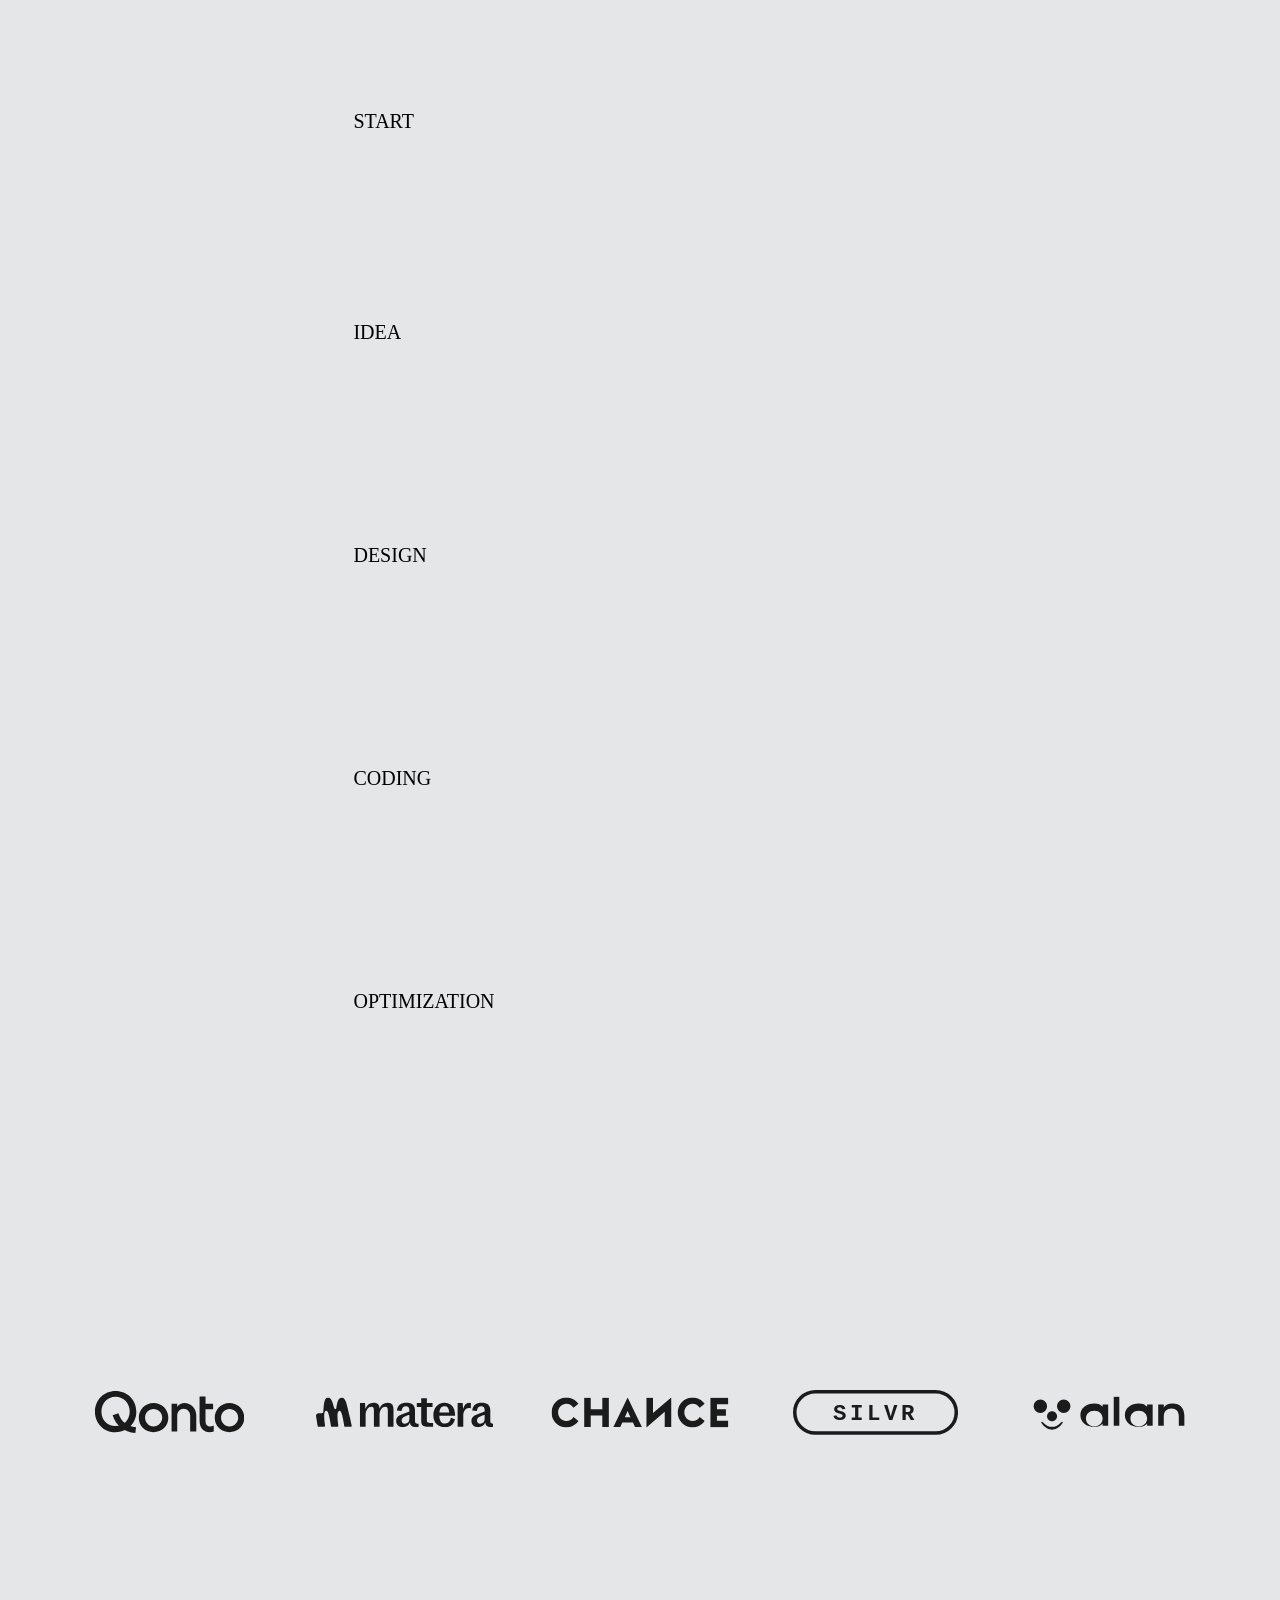
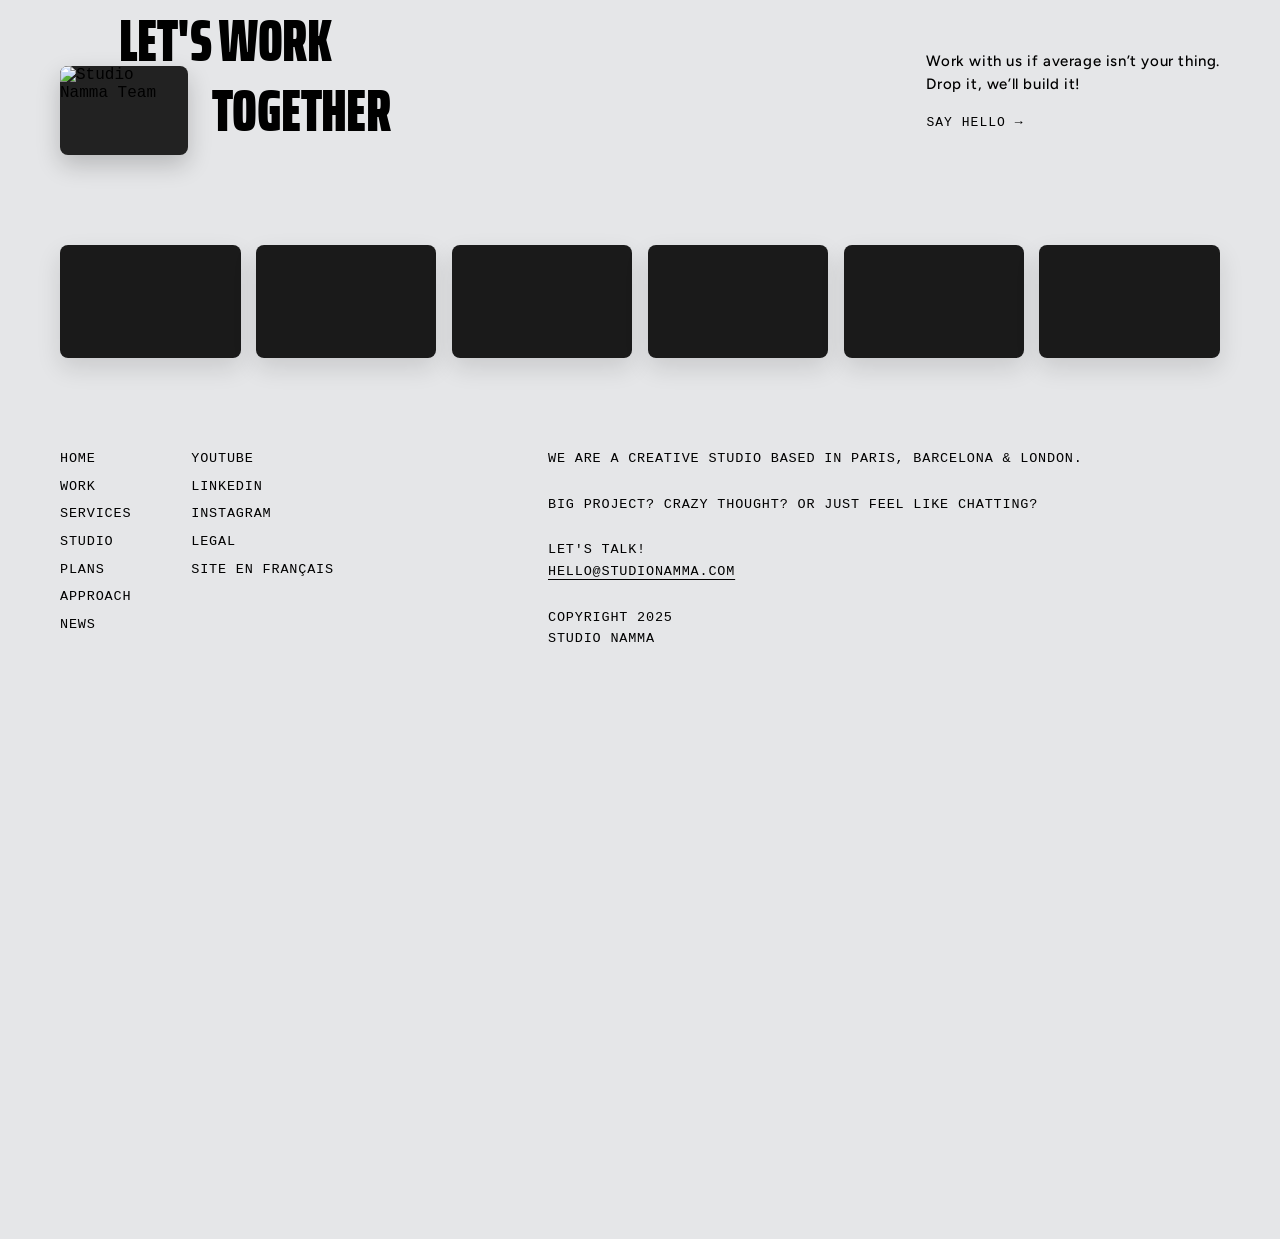
==== commit ebcfa2a9: "Prepare site for GitHub Pages deployment" ====
--- a/approach.html
+++ b/approach.html
@@ -35,11 +35,11 @@
         }
 
         .content>h1 {
+            font-family: "Saira Extra Condensed", sans-serif;
             font-size: 200px;
-            
-            letter-spacing: 1;
-            font-weight: bolder;
-            line-height: 1;
+            letter-spacing: -0.01em;
+            font-weight: 900;
+            line-height: 0.9;
         }
         #heading{
             font-family: GT Pressura Mono Regular Regular;
@@ -48,8 +48,11 @@
         }
         .animate {
             transform: rotateX(90deg);
-            transition-duration: 3s;
+            transition-duration: 1s;
+            transition-timing-function: cubic-bezier(0.16, 1, 0.3, 1);
             transform-origin: bottom;
+            font-family: "Saira Extra Condensed", sans-serif;
+            font-weight: 900;
             font-size: 60px;
             text-align: center;
         }
@@ -96,8 +99,12 @@
             height: 40vh;
 
         }
-        .des1 > h1{
+        .des1>h1 {
+            font-family: "Saira Extra Condensed", sans-serif;
+            font-weight: 900;
             font-size: 100px;
+            line-height: 0.9;
+            letter-spacing: -0.01em;
         }
         .list {
             height: 120vh;
@@ -122,11 +129,14 @@
             width: 70%;
         }
 
-        .li{
+        .li {
+            font-family: "Saira Extra Condensed", sans-serif;
+            font-weight: 900;
             text-align: left;
             font-size: 30px;
         }
-        .p1{
+        .p1 {
+            font-family: "GT Pressura Mono Regular Regular", monospace, sans-serif;
             font-size: 16px;
             text-align: left;
             font-weight: 300;
@@ -150,12 +160,17 @@
             width: 50%;
             
         }
-        .h1{
-            text-align: left;
-        }
-        .h2{
+        .h1 {
+            font-family: "Saira Extra Condensed", sans-serif;
+            font-weight: 900;
+            text-align: left;
+        }
+
+        .h2 {
+            font-family: "GT Pressura Mono Regular Regular", monospace, sans-serif;
             text-align: left;
             font-size: 30px;
+            font-weight: 300;
         }
         .box3 p{
             margin-top: 30px;
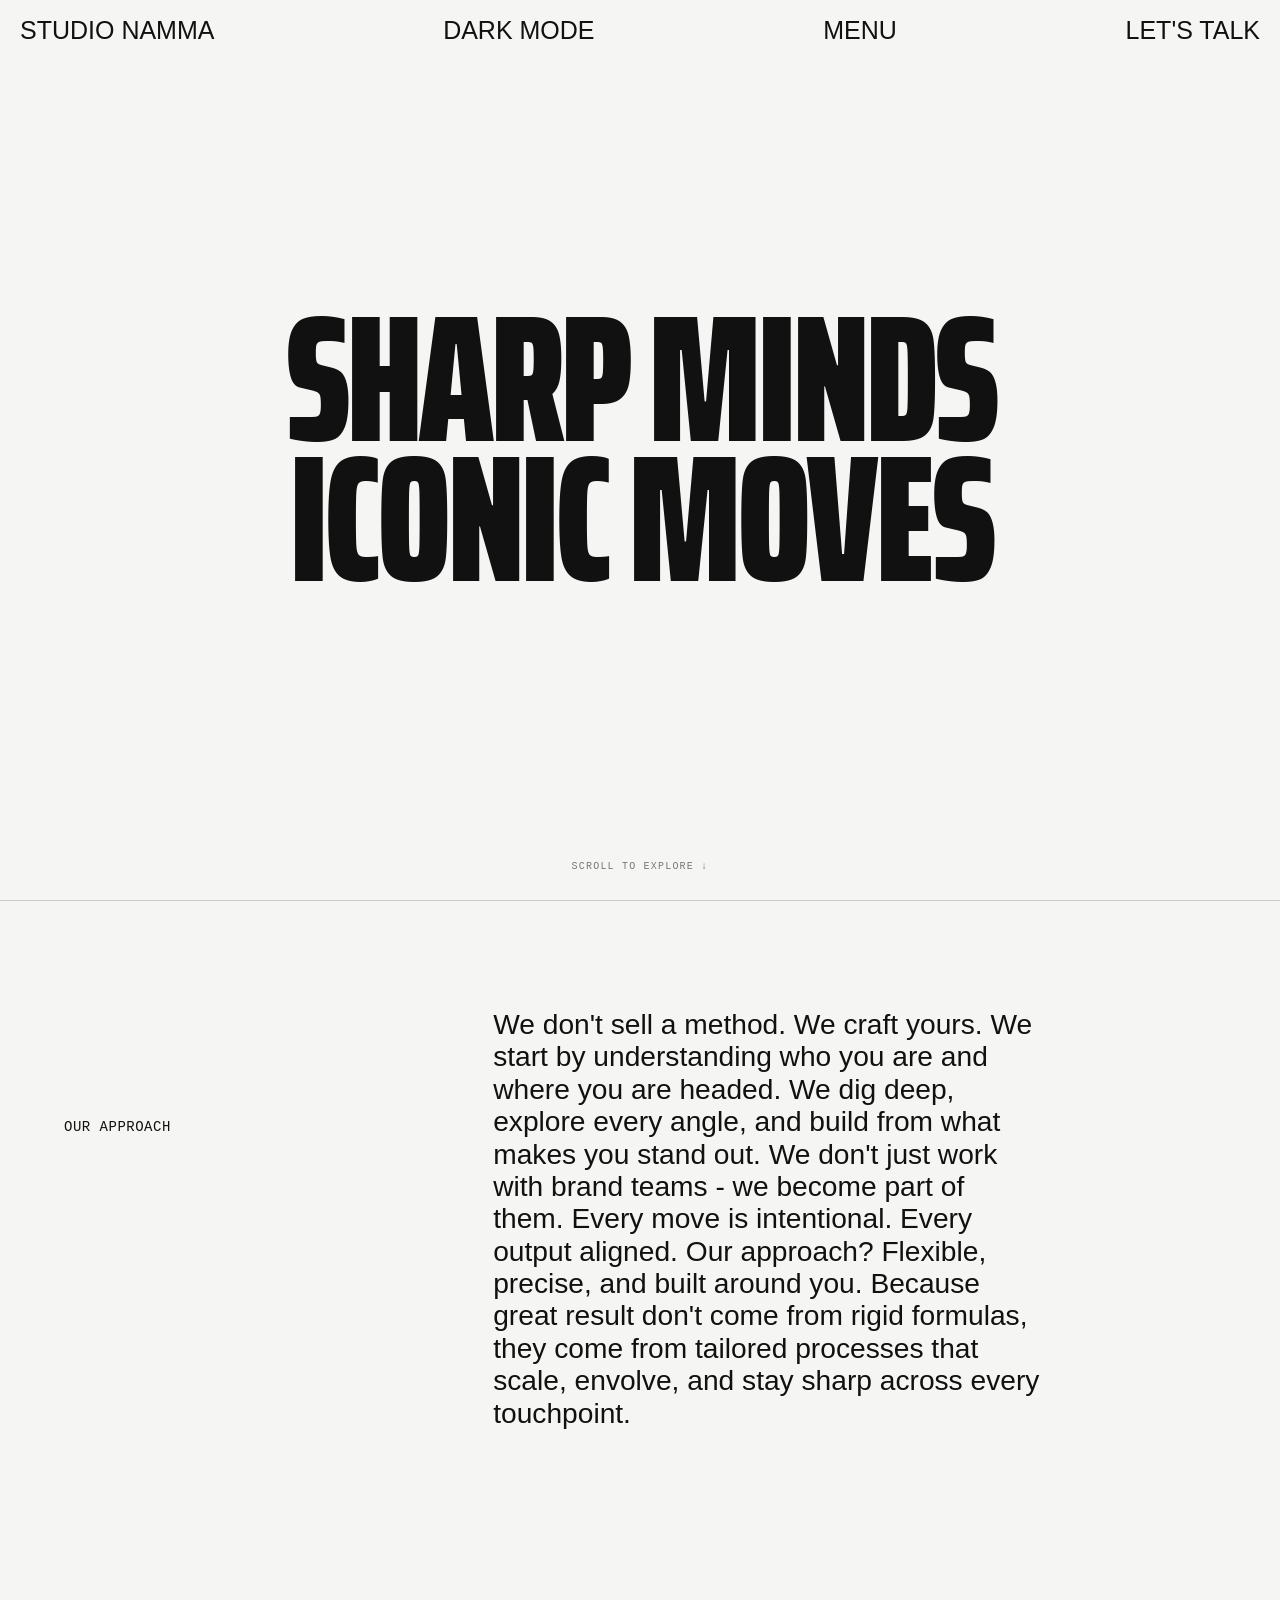
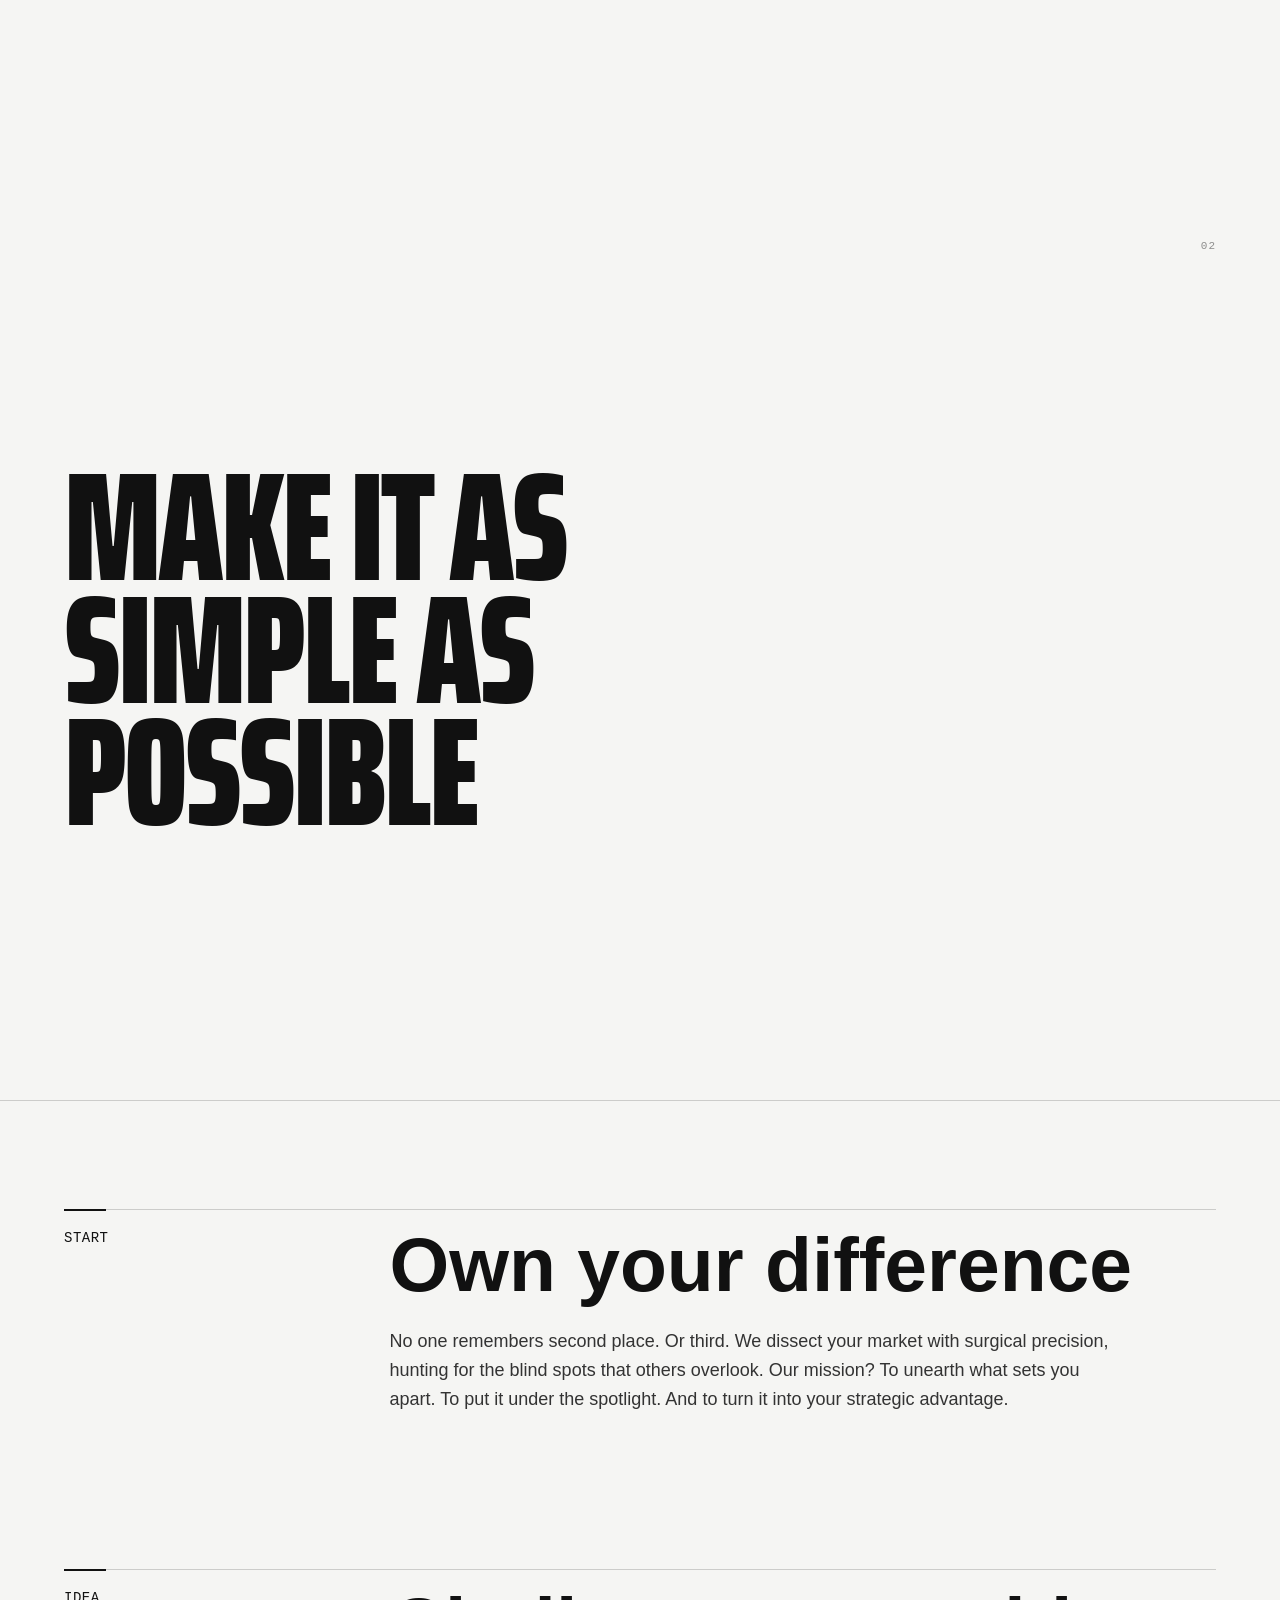
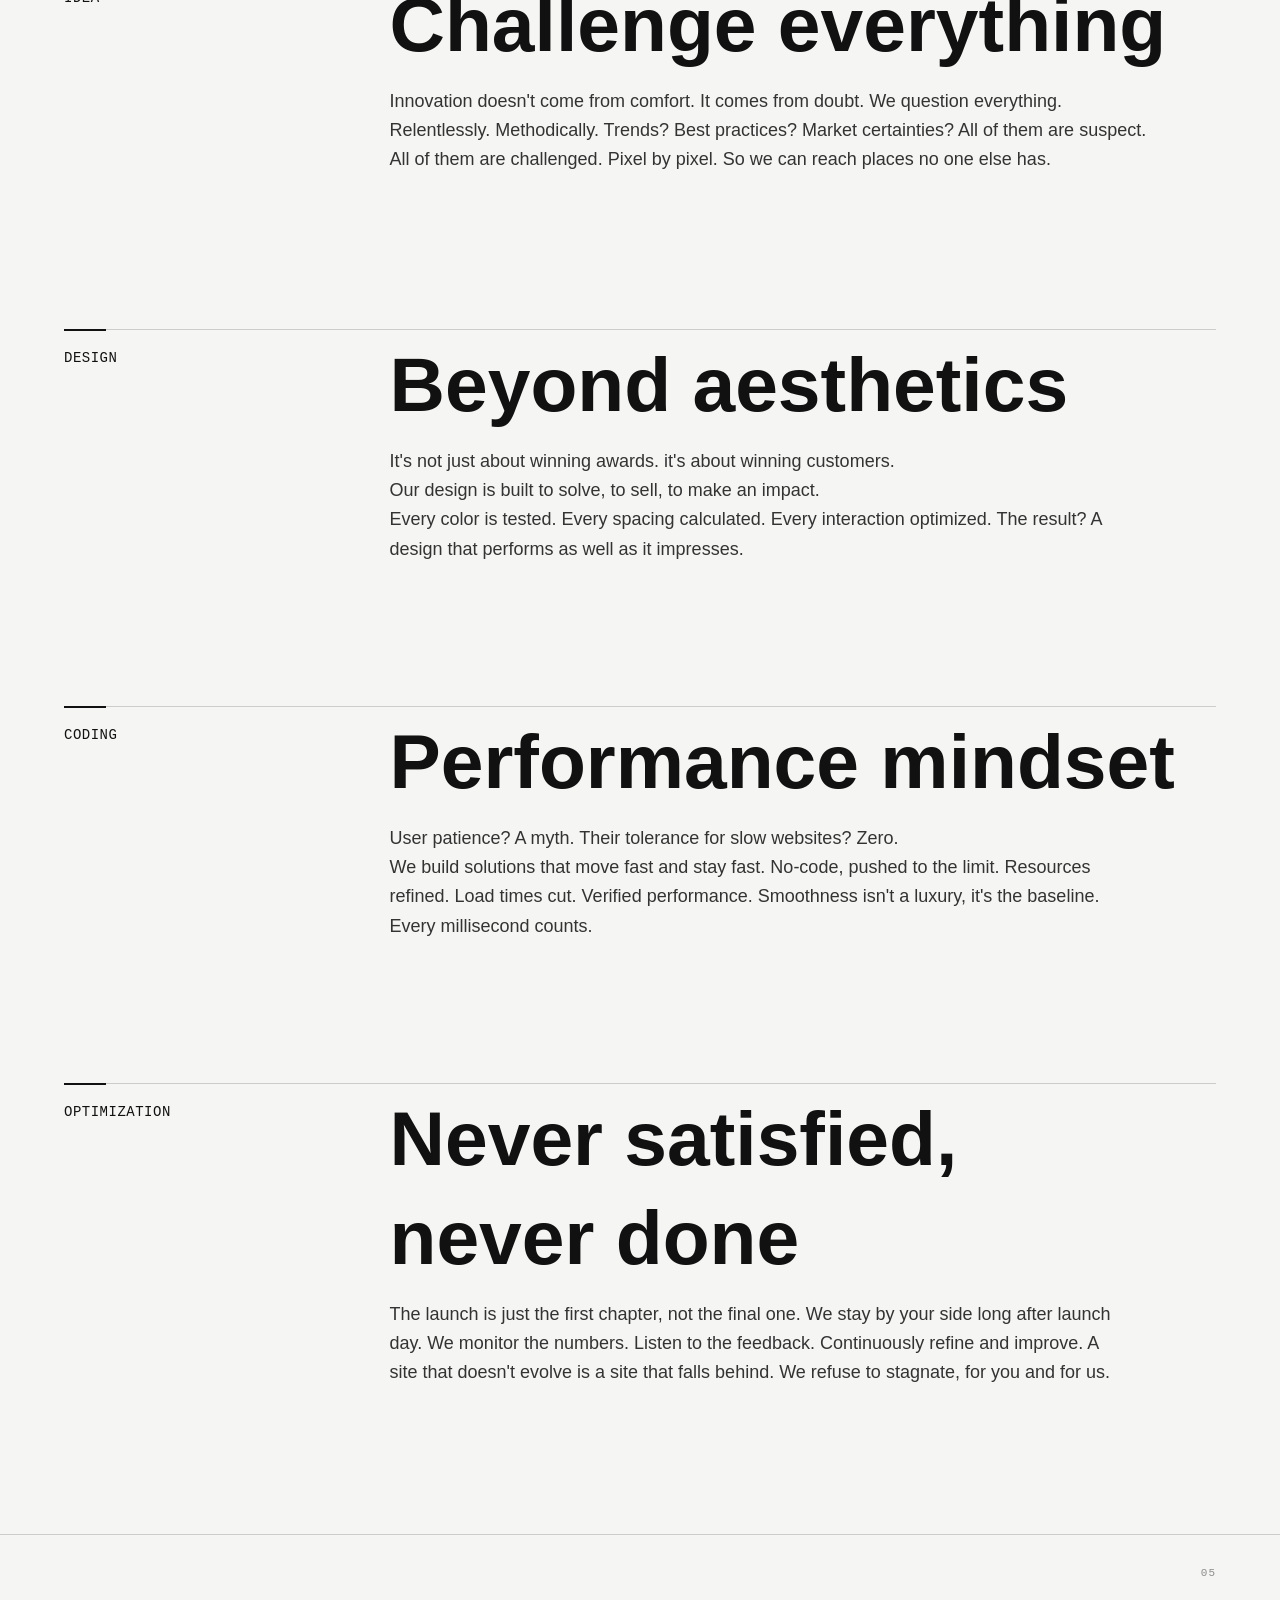
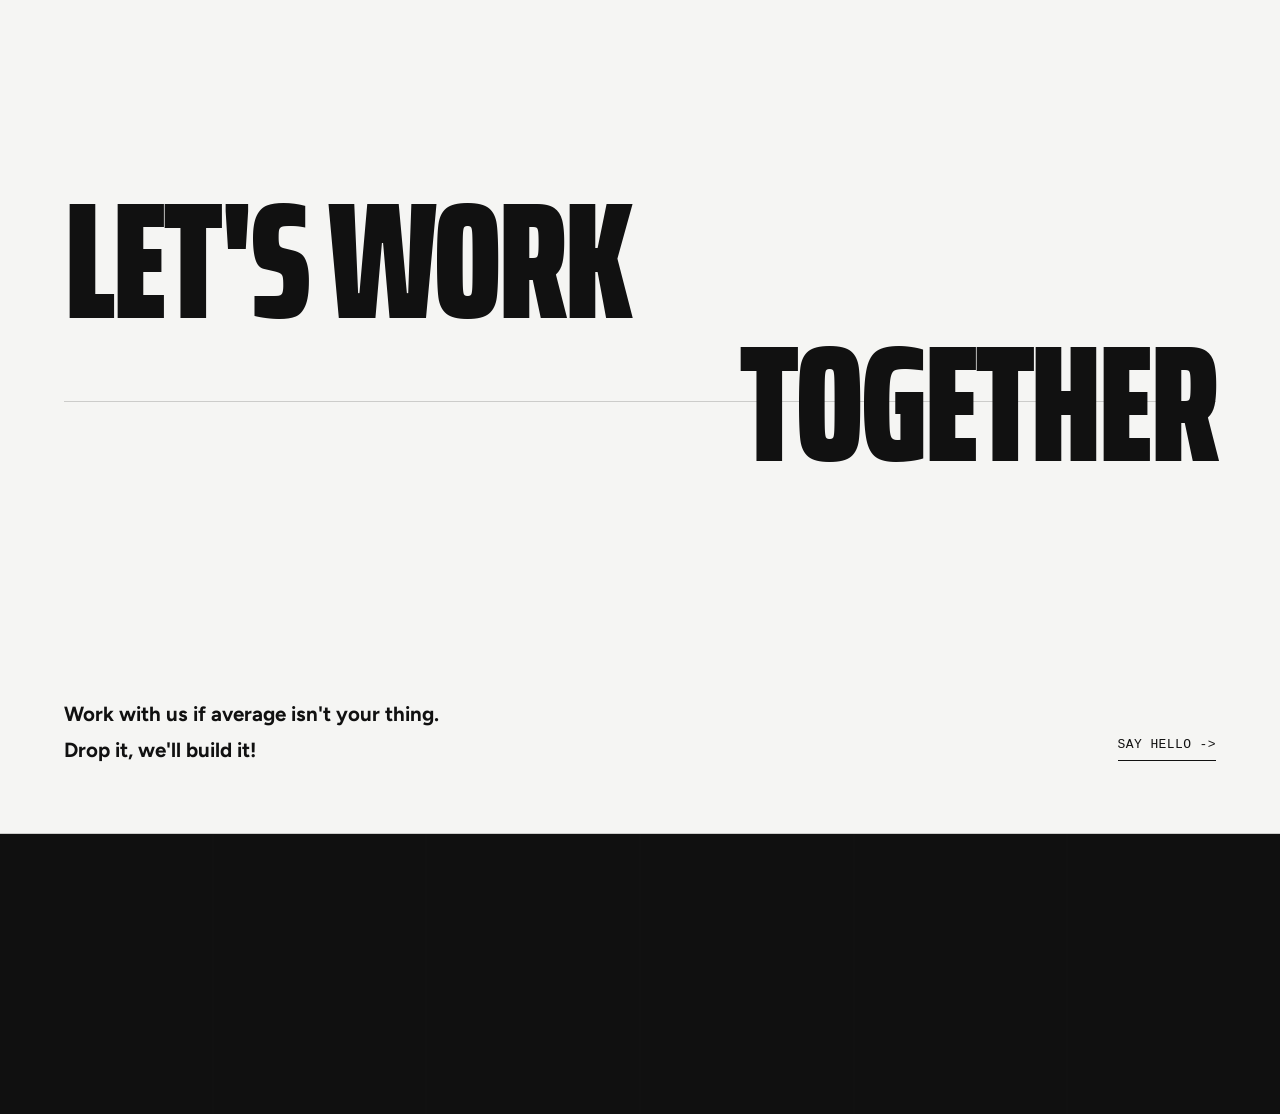
==== commit 6e974237: "Revamp approach.html with new title and styles Updated the title, added meta description, and modifi" ====
--- a/approach.html
+++ b/approach.html
@@ -4,195 +4,838 @@
 <head>
     <meta charset="UTF-8">
     <meta name="viewport" content="width=device-width, initial-scale=1.0">
-    <title>Approach</title>
-    <link rel="stylesheet" href="nav.css">
-    <link rel="stylesheet" href="footer.css">
+    <title>Studio Namma — Approach</title>
+    <meta name="description" content="Studio Namma approach — sharp thinking, intentional design, performance and continuous optimization.">
+    <link rel="stylesheet" href="/home/nav.css">
     <link rel="preconnect" href="https://fonts.googleapis.com">
 <link rel="preconnect" href="https://fonts.gstatic.com" crossorigin>
 <link href="https://fonts.googleapis.com/css2?family=Figtree:ital,wght@0,300..900;1,300..900&family=Saira+Extra+Condensed:wght@100;200;300;400;500;600;700;800;900&display=swap" rel="stylesheet">
     <style>
-        @font-face {
-    font-family: "GT Pressura Mono Regular Regular";
-    src: url("https://db.onlinewebfonts.com/t/226f58ab113a6d821def90a7d6dc2427.eot");
-    src: url("https://db.onlinewebfonts.com/t/226f58ab113a6d821def90a7d6dc2427.eot?#iefix")format("embedded-opentype"),
-    url("https://db.onlinewebfonts.com/t/226f58ab113a6d821def90a7d6dc2427.woff2")format("woff2"),
-    url("https://db.onlinewebfonts.com/t/226f58ab113a6d821def90a7d6dc2427.woff")format("woff"),
-    url("https://db.onlinewebfonts.com/t/226f58ab113a6d821def90a7d6dc2427.ttf")format("truetype"),
-    url("https://db.onlinewebfonts.com/t/226f58ab113a6d821def90a7d6dc2427.svg#GT Pressura Mono Regular Regular")format("svg");
-}
-        .saira-extra-condensed-black {
-  font-family: "Saira Extra Condensed", sans-serif;
-  font-weight: 900;
-  font-style: normal;
-}
-        .content {
-            display: flex;
-            flex-direction: column;
-            height: 100vh;
-            width: 99vw;
-            align-items: center;
-            justify-content: center;
-        }
-
-        .content>h1 {
-            font-family: "Saira Extra Condensed", sans-serif;
-            font-size: 200px;
-            letter-spacing: -0.01em;
-            font-weight: 900;
-            line-height: 0.9;
-        }
-        #heading{
-            font-family: GT Pressura Mono Regular Regular;
-            font-weight: 300;
-            font-size: 20px;
-        }
-        .animate {
-            transform: rotateX(90deg);
-            transition-duration: 1s;
-            transition-timing-function: cubic-bezier(0.16, 1, 0.3, 1);
-            transform-origin: bottom;
-            font-family: "Saira Extra Condensed", sans-serif;
-            font-weight: 900;
-            font-size: 60px;
-            text-align: center;
-        }
-
-        .animate.show {
-            transform: rotateX(0deg);
-        }
-
-        .des {
-            height: 50vh;
-            width: 99vw;
-            display: flex;
-            gap: 10px;
-        }
-        
-        .container-title {
-            width: 50%;
-            height: 100%;
-
-        }
-
-        .container-description {
-            width: 50%;
-            height: 100%;
-            text-align: justify;
-            
-        }
-
-        .des {
-            flex-direction: row;
-            text-align: none;
-        }
-
-        .p {
-            font-size: 20px;
-            text-align: left;
-            font-weight: 400;
-        }
-
-        .des1 {
-            padding: 20px;
-            justify-content: left;
-            align-items: baseline;
-            height: 40vh;
-
-        }
-        .des1>h1 {
-            font-family: "Saira Extra Condensed", sans-serif;
-            font-weight: 900;
-            font-size: 100px;
-            line-height: 0.9;
-            letter-spacing: -0.01em;
-        }
-        .list {
-            height: 120vh;
-            gap: 50px;
-            font-size: 13px;
-            
-        }
-
-        .box1 {
-            height: 200px;
-            width: 60%;
-            
-            display: flex;
-            flex-direction: row;
-            justify-content: center;
-        }
-        .div1{
-            margin-left: 100px;
-            width: 30%;
-        }
-        .div2{
-            width: 70%;
-        }
-
-        .li {
-            font-family: "Saira Extra Condensed", sans-serif;
-            font-weight: 900;
-            text-align: left;
-            font-size: 30px;
-        }
-        .p1 {
-            font-family: "GT Pressura Mono Regular Regular", monospace, sans-serif;
-            font-size: 16px;
-            text-align: left;
-            font-weight: 300;
-        }
-        #p2{
-          font-weight: 300;  
-        }
-        .des2{
-            height: 20vh;
-            width: 100%;
-            display: flex;
-            flex-direction: row;
-        }
-        .box2{
-            height: 100%;
-            width: 50%;
-            
-        }
-        .box3{
-            height: 100%;
-            width: 50%;
-            
-        }
-        .h1 {
-            font-family: "Saira Extra Condensed", sans-serif;
-            font-weight: 900;
-            text-align: left;
-        }
-
-        .h2 {
-            font-family: "GT Pressura Mono Regular Regular", monospace, sans-serif;
-            text-align: left;
-            font-size: 30px;
-            font-weight: 300;
-        }
-        .box3 p{
-            margin-top: 30px;
-        }
-       .frames{
+        * {
+    margin: 0;
+    padding: 0;
+    box-sizing: border-box;
+}
+
+html {
+    scroll-behavior: smooth;
+}
+
+body {
+    background: #f5f5f3;
+    color: #111;
+    font-family: "Figtree", sans-serif;
+    overflow-x: hidden;
+}
+
+/* ---------------- HERO ---------------- */
+
+.content {
+    min-height: 100vh;
+    width: 100%;
+    display: flex;
+    flex-direction: column;
+    align-items: center;
+    justify-content: center;
+    padding: 40px;
+}
+
+.content > h1 {
+    font-family: "Saira Extra Condensed", sans-serif;
+    font-size: clamp(80px, 14vw, 210px);
+    font-weight: 900;
+    line-height: .8;
+    letter-spacing: -4px;
+}
+.content:first-child {
+    overflow: hidden;
+    position: relative;
+}
+
+.content:first-child h1 {
+    font-family: "Saira Extra Condensed", sans-serif;
+    font-size: clamp(80px, 14vw, 210px);
+    font-weight: 900;
+    line-height: .78;
+    letter-spacing: -5px;
+    text-align: center;
+}
+.content:first-child h1 {
+    transition:
+        transform 1.2s cubic-bezier(.16, 1, .3, 1),
+        opacity 1s ease;
+}
+
+.content:first-child h1:hover {
+    letter-spacing: -2px;
+}
+#heading {
+    font-family: "GT Pressura Mono Regular Regular", monospace;
+    font-size: 14px;
+    font-weight: 400;
+    letter-spacing: .5px;
+}
+
+/* ---------------- ANIMATION ---------------- */
+
+.animate {
+    opacity: 0;
+    transform: translateY(100%);
+    transition:
+        opacity 1s cubic-bezier(.16, 1, .3, 1),
+        transform 1.2s cubic-bezier(.16, 1, .3, 1);
+}
+
+.animate.show {
+    opacity: 1;
+    transform: translateY(0);
+}
+
+.animate.show {
+    opacity: 1;
+    transform: translateY(0) rotateX(0);
+}
+
+/* ---------------- OUR APPROACH ---------------- */
+
+.des {
+    min-height: 70vh;
+    width: 100%;
+    display: flex;
+    flex-direction: row;
+    align-items: flex-start;
+    gap: 40px;
+    padding: 100px 5vw;
+}
+
+.container-title {
+    width: 35%;
+}
+
+.container-description {
+    width: 65%;
+    max-width: 850px;
+}
+
+.p {
+    font-size: clamp(22px, 2.2vw, 36px);
+    line-height: 1.15;
+    text-align: left;
+    font-weight: 400;
+
+    opacity: 0;
+    transform: translateY(35px);
+    transition:
+        opacity 0.8s cubic-bezier(.16, 1, .3, 1),
+        transform 0.9s cubic-bezier(.16, 1, .3, 1);
+}
+
+.p.show {
+    opacity: 1;
+    transform: translateY(0);
+}   
+
+/* ---------------- SIMPLE SECTION ---------------- */
+
+.des1 {
+    min-height: 70vh;
+    width: 100%;
+    padding: 100px 5vw;
+    display: flex;
+    flex-direction: column;
+    justify-content: center;
+    align-items: flex-start;
+}
+
+.des1 > h1 {
+    font-family: "Saira Extra Condensed", sans-serif;
+    font-size: clamp(70px, 12vw, 180px);
+    line-height: .8;
+    font-weight: 900;
+    letter-spacing: -3px;
+}
+
+/* ---------------- PROCESS ---------------- */
+
+.list {
+    min-height: auto;
+    width: 100%;
+    display: flex;
+    flex-direction: column;
+    gap: 140px;
+    padding: 100px 5vw 180px;
+}
+
+.box1 {
+    width: 100%;
+    max-width: 1300px;
+    min-height: 220px;
+    margin: auto;
+    display: flex;
+    gap: 50px;
+}
+
+.div1 {
+    width: 25%;
+}
+
+.div2 {
+    width: 75%;
+}
+
+.li {
+    font-family: "Saira Extra Condensed", sans-serif;
+    font-size: clamp(45px, 6vw, 90px);
+    font-weight: 800;
+    line-height: .9;
+    margin-bottom: 30px;
+}
+
+.p1 {
+    font-size: 18px;
+    line-height: 1.4;
+    font-weight: 400;
+    max-width: 850px;
+    margin-bottom: 4px;
+}
+
+/* ---------------- CTA / LET'S WORK TOGETHER ---------------- */
+
+.des2 {
+    min-height: 88vh;
+    width: 100%;
+    padding: 10vh 5vw 7vh;
+    display: flex;
+    flex-direction: column;
+    justify-content: space-between;
+    position: relative;
+    overflow: hidden;
+    border-top: 1px solid var(--line);
+    border-bottom: 1px solid var(--line);
+}
+
+.box2 {
+    width: 100%;
+    position: relative;
+    z-index: 1;
+    margin: auto 0;
+}
+
+.box2 .h1 {
+    font-family: "Saira Extra Condensed", sans-serif;
+    font-size: clamp(78px, 13vw, 220px);
+    line-height: .78;
+    font-weight: 900;
+    letter-spacing: -.025em;
+    margin: 0;
+    width: 100%;
+}
+
+.box2 .h1:nth-child(2) {
+    text-align: right;
+    margin-top: .08em;
+}
+
+.box3 {
+    width: 100%;
+    display: grid;
+    grid-template-columns: 1fr auto;
+    grid-template-rows: auto auto;
+    column-gap: 40px;
+    row-gap: 14px;
+    align-items: end;
+    margin-top: 7vh;
+    position: relative;
+    z-index: 1;
+}
+
+.box3 .h2 {
+    font-family: "Figtree", sans-serif;
+    font-size: clamp(18px, 1.6vw, 28px);
+    line-height: 1.08;
+    margin: 0;
+}
+
+.box3 .h2:first-child {
+    grid-column: 1;
+    grid-row: 1;
+}
+
+.box3 .h2:nth-child(2) {
+    grid-column: 1;
+    grid-row: 2;
+}
+
+.box3 p {
+    grid-column: 2;
+    grid-row: 1 / span 2;
+    align-self: end;
+    justify-self: end;
+    font-family: "GT Pressura Mono Regular Regular", monospace;
+    font-size: 13px;
+    margin: 0;
+    padding: 10px 0;
+    border-bottom: 1px solid #111;
+    cursor: pointer;
+    letter-spacing: .4px;
+    transition:
+        letter-spacing .35s ease,
+        transform .35s cubic-bezier(.16,1,.3,1);
+}
+
+.box3 p:hover {
+    letter-spacing: 1.5px;
+    transform: translateX(-5px);
+}
+
+.des2::before {
+    content: "";
+    position: absolute;
+    left: 5vw;
+    right: 5vw;
+    top: 52%;
+    height: 1px;
+    background: var(--line);
+    pointer-events: none;
+}
+
+.des2::after {
+    content: "05";
+    position: absolute;
+    top: 32px;
+    right: 5vw;
+    font-family: "GT Pressura Mono Regular Regular", monospace;
+    font-size: 11px;
+    letter-spacing: 1px;
+    opacity: .45;
+}
+
+/* CTA typography delay */
+.box2 .h1.animate {
+    opacity: 0;
+    transform: translateY(120px);
+    transition:
+        opacity 1s cubic-bezier(.16,1,.3,1),
+        transform 1.25s cubic-bezier(.16,1,.3,1);
+}
+
+.box2 .h1:nth-child(1) {
+    transition-delay: .10s;
+}
+
+.box2 .h1:nth-child(2) {
+    transition-delay: .28s;
+}
+
+.box2 .h1.animate.show {
+    opacity: 1;
+    transform: translateY(0);
+}
+
+.box3 .h2.animate {
+    opacity: 0;
+    transform: translateY(35px);
+    transition:
+        opacity .8s cubic-bezier(.16,1,.3,1),
+        transform .9s cubic-bezier(.16,1,.3,1);
+}
+
+.box3 .h2:nth-child(1) {
+    transition-delay: .48s;
+}
+
+.box3 .h2:nth-child(2) {
+    transition-delay: .62s;
+}
+
+.box3 .h2.animate.show {
+    opacity: 1;
+    transform: translateY(0);
+}
+
+.box3 p {
+    opacity: 0;
+    transform: translateY(20px);
+    transition:
+        opacity .7s ease,
+        transform .8s cubic-bezier(.16,1,.3,1),
+        letter-spacing .35s ease;
+    transition-delay: .78s;
+}
+
+.des2.is-visible .box3 p {
+    opacity: 1;
+    transform: translateY(0);
+}
+
+/* ---------------- FOOTER VIDEOS ---------------- */
+
+.frames {
+    width: 100%;
+    height: 300px;
+    display: grid;
+    grid-template-columns: repeat(6, minmax(0, 1fr));
+    gap: 3px;
+    overflow: hidden;
+    background: #111;
+}
+
+.frames > div {
+    overflow: hidden;
+    position: relative;
+    min-width: 0;
+    transition:
+        opacity .5s ease,
+        transform .6s cubic-bezier(.16,1,.3,1);
+}
+
+.frames video {
+    width: 100%;
+    height: 100%;
+    display: block;
+    object-fit: cover;
+    filter: saturate(.88);
+    transform: scale(1.01);
+    transition:
+        transform 1s cubic-bezier(.16,1,.3,1),
+        filter .8s ease;
+}
+
+.frames > div::after {
+    content: "";
+    position: absolute;
+    inset: 0;
+    background: rgba(0,0,0,.10);
+    pointer-events: none;
+    transition: opacity .45s ease;
+}
+
+.frames:hover > div {
+    opacity: .62;
+}
+
+.frames > div:hover {
+    opacity: 1;
+    transform: translateY(-3px);
+}
+
+.frames > div:hover video {
+    transform: scale(1.09);
+    filter: saturate(1.05);
+}
+
+.frames > div:hover::after {
+    opacity: 0;
+}
+
+
+/* ---------------- POLISH / ACCESSIBILITY ---------------- */
+
+:root {
+    --bg: #f5f5f3;
+    --text: #111;
+    --muted: #666;
+    --line: rgba(17, 17, 17, .18);
+}
+
+::selection {
+    background: #111;
+    color: #f5f5f3;
+}
+
+body {
+    background: var(--bg);
+    color: var(--text);
+}
+
+.skip-link {
+    position: fixed;
+    top: 12px;
+    left: 12px;
+    z-index: 9999;
+    padding: 10px 14px;
+    background: #111;
+    color: #fff;
+    text-decoration: none;
+    transform: translateY(-150%);
+    transition: transform .2s ease;
+}
+
+.skip-link:focus {
+    transform: translateY(0);
+}
+
+.content,
+.des,
+.des1,
+.list,
+.des2 {
+    position: relative;
+}
+
+.content:first-child::after {
+    content: "SCROLL TO EXPLORE ↓";
+    position: absolute;
+    bottom: 28px;
+    left: 50%;
+    transform: translateX(-50%);
+    font-family: "GT Pressura Mono Regular Regular", monospace;
+    font-size: 10px;
+    letter-spacing: 1.2px;
+    opacity: .55;
+    white-space: nowrap;
+}
+
+.des,
+.list {
+    border-top: 1px solid var(--line);
+}
+
+.container-title {
+    position: sticky;
+    top: 110px;
+    align-self: flex-start;
+}
+
+#heading {
+    text-transform: uppercase;
+}
+
+.p,
+.p1,
+.h2 {
+    text-wrap: balance;
+}
+
+.p1 {
+    color: #333;
+}
+
+.box1 {
+    position: relative;
+    padding-top: 20px;
+    border-top: 1px solid var(--line);
+}
+
+.box1::before {
+    content: "";
+    position: absolute;
+    top: -1px;
+    left: 0;
+    width: 42px;
+    height: 2px;
+    background: #111;
+    transform-origin: left;
+    transition: width .5s cubic-bezier(.16,1,.3,1);
+}
+
+.box1:hover::before {
+    width: 100%;
+}
+
+.li {
+    transition: transform .6s cubic-bezier(.16,1,.3,1);
+}
+
+.box1:hover .li {
+    transform: translateX(8px);
+}
+
+.des1 {
+    overflow: hidden;
+}
+
+.des1::before {
+    content: "02";
+    position: absolute;
+    top: 40px;
+    right: 5vw;
+    font-family: "GT Pressura Mono Regular Regular", monospace;
+    font-size: 11px;
+    letter-spacing: 1px;
+    opacity: .45;
+}
+
+.des2 {
+    border-top: 1px solid var(--line);
+    border-bottom: 1px solid var(--line);
+}
+
+.box3 {
+    padding-bottom: 8px;
+}
+
+.box3 p {
+    display: inline-flex;
+    align-items: center;
+    gap: 10px;
+    width: fit-content;
+    padding-bottom: 8px;
+    border-bottom: 1px solid #111;
+    cursor: pointer;
+    transition: gap .35s ease;
+}
+
+.box3 p:hover {
+    gap: 18px;
+}
+
+.frames {
+    gap: 2px;
+    height: 280px;
+    background: #111;
+}
+
+.frames > div {
+    position: relative;
+}
+
+.frames > div::after {
+    content: "";
+    position: absolute;
+    inset: 0;
+    background: rgba(0,0,0,.08);
+    pointer-events: none;
+    transition: opacity .35s ease;
+}
+
+.frames > div:hover::after {
+    opacity: 0;
+}
+
+.frames video {
+    filter: saturate(.85);
+}
+
+@media (prefers-reduced-motion: reduce) {
+    html {
+        scroll-behavior: auto;
+    }
+
+    *,
+    *::before,
+    *::after {
+        animation-duration: .01ms !important;
+        animation-iteration-count: 1 !important;
+        transition-duration: .01ms !important;
+    }
+
+    .animate {
+        opacity: 1;
+        transform: none;
+    }
+}
+
+
+/* ---------------- SECTION RHYTHM ---------------- */
+
+section {
+    width: 100%;
+    position: relative;
+    overflow: hidden;
+}
+
+.content {
+    min-height: 100vh;
+}
+
+.des {
+    min-height: 100vh;
+    padding-top: 12vh;
+    padding-bottom: 12vh;
+}
+
+.des1 {
+    min-height: 100vh;
+    padding-top: 12vh;
+    padding-bottom: 12vh;
+}
+
+.list {
+    padding-top: 12vh;
+    padding-bottom: 16vh;
+}
+
+@media (prefers-reduced-motion: reduce) {
+    html {
+        scroll-behavior: auto;
+    }
+
+    *,
+    *::before,
+    *::after {
+        animation-duration: .01ms !important;
+        animation-iteration-count: 1 !important;
+        transition-duration: .01ms !important;
+    }
+
+    .animate,
+    .animate.show {
+        opacity: 1 !important;
+        transform: none !important;
+    }
+}
+
+/* ---------------- RESPONSIVE ---------------- */
+
+
+@media (max-width: 768px) {
+
+    .content {
+        min-height: 100svh;
+        padding: 25px;
+    }
+
+    .content > h1 {
+        font-size: 18vw;
+        letter-spacing: -2px;
+    }
+
+    .des {
+        min-height: 100svh;
+        flex-direction: column;
+        padding: 80px 25px;
+        gap: 50px;
+    }
+
+    .container-title,
+    .container-description {
         width: 100%;
-        height: 300px;
-        
-        display: grid;
-        grid-template-columns: repeat(6,1fr);
-        gap: 10px;
-
-       }
-       video{
-        height: 100%;
+    }
+
+    .container-title {
+        position: static;
+    }
+
+    .p {
+        font-size: 25px;
+    }
+
+    .des1 {
+        min-height: 100svh;
+        padding: 80px 25px;
+    }
+
+    .des1 > h1 {
+        font-size: 20vw;
+    }
+
+    .list {
+        gap: 100px;
+        padding: 80px 25px 120px;
+    }
+
+    .box1 {
+        flex-direction: column;
+        gap: 20px;
+    }
+
+    .div1,
+    .div2 {
         width: 100%;
-       }
-       
-    </style>
+    }
+
+    .li {
+        font-size: 60px;
+    }
+
+    .p1 {
+        font-size: 16px;
+    }
+
+    /* CTA */
+    .des2 {
+        min-height: 82svh;
+        padding: 11vh 25px 7vh;
+    }
+
+    .box2 .h1 {
+        font-size: clamp(58px, 17vw, 110px);
+        line-height: .86;
+        letter-spacing: -.045em;
+    }
+
+    .box2 .h1:nth-child(2) {
+        text-align: left;
+        margin-top: .10em;
+    }
+
+    .box3 {
+        grid-template-columns: 1fr;
+        grid-template-rows: auto auto auto;
+        gap: 18px;
+        margin-top: 8vh;
+    }
+
+    .box3 .h2:first-child,
+    .box3 .h2:nth-child(2) {
+        grid-column: 1;
+    }
+
+    .box3 .h2:first-child {
+        grid-row: 1;
+    }
+
+    .box3 .h2:nth-child(2) {
+        grid-row: 2;
+    }
+
+    .box3 p {
+        grid-column: 1;
+        grid-row: 3;
+        justify-self: start;
+        margin-top: 12px;
+    }
+
+    .des2::before {
+        top: 55%;
+        left: 25px;
+        right: 25px;
+    }
+
+    .des2::after {
+        top: 25px;
+        right: 25px;
+    }
+
+    /* Footer videos */
+    .frames {
+        height: 180px;
+        grid-template-columns: repeat(3, 1fr);
+    }
+
+    .frames:hover > div {
+        opacity: 1;
+    }
+
+    .frames > div:hover {
+        transform: none;
+    }
+
+    .frames > div:hover video {
+        transform: scale(1.05);
+    }
+
+    .content:first-child::after {
+        bottom: 20px;
+        font-size: 9px;
+    }
+
+    .box1 {
+        padding-top: 15px;
+    }
+
+    .des1::before {
+        top: 25px;
+        right: 25px;
+    }
+}
+</style>
 </head>
 
 <body>
+    <a class="skip-link" href="#main-content">Skip to content</a>
+    <main id="main-content">
     <section class="content">
         <h1 class="animate">SHARP MINDS</h1>
         <h1 class="animate">ICONIC MOVES</h1>
@@ -226,13 +869,13 @@
             </div>
             <div class="div2">
                 <h1 class="animate li">Own your difference</h1>
-                <p class="animate p1" id="p2">
+                <p class="animate p1">
                     No one remembers second place. Or third. We dissect your market with surgical precision,
                 </p>
-                <p class="animate p1" id="p2">
+                <p class="animate p1">
                     hunting for the blind spots that others overlook. Our mission? To unearth what sets you
                 </p>
-                <p class="animate p1" id="p2">
+                <p class="animate p1">
                     apart. To put it under the spotlight. And to turn it into your strategic advantage.
                 </p>
             </div>
@@ -244,9 +887,9 @@
             </div>
             <div class="div2">
                 <h1 class="animate li">Challenge everything</h1>
-                <p class="animate p1" id="p2">Innovation doesn't come from comfort. It comes from doubt. We question everything.</p>
-                <p class="animate p1" id="p2">Relentlessly. Methodically. Trends? Best practices? Market certainties? All of them are suspect.</p>
-                <p class="animate p1" id="p2">All of them are challenged. Pixel by pixel. So we can reach places no one else has.</p>
+                <p class="animate p1">Innovation doesn't come from comfort. It comes from doubt. We question everything.</p>
+                <p class="animate p1">Relentlessly. Methodically. Trends? Best practices? Market certainties? All of them are suspect.</p>
+                <p class="animate p1">All of them are challenged. Pixel by pixel. So we can reach places no one else has.</p>
             </div>
         </div>
 
@@ -256,10 +899,10 @@
             </div>
             <div class="div2">
                 <h1 class="animate li">Beyond aesthetics</h1>
-                <p class="animate p1" id="p2">It's not just about winning awards. it's about winning customers.</p>
-                <p class="animate p1" id="p2">Our design is built to solve, to sell, to make an impact.</p>
-                <p class="animate p1" id="p2">Every color is tested. Every spacing calculated. Every interaction optimized. The result? A</p>
-                <p class="animate p1" id="p2">design that performs as well as it impresses.</p>
+                <p class="animate p1">It's not just about winning awards. it's about winning customers.</p>
+                <p class="animate p1">Our design is built to solve, to sell, to make an impact.</p>
+                <p class="animate p1">Every color is tested. Every spacing calculated. Every interaction optimized. The result? A</p>
+                <p class="animate p1">design that performs as well as it impresses.</p>
             </div>
         </div>
 
@@ -269,10 +912,10 @@
             </div>
             <div class="div2">
                 <h1 class="animate li">Performance mindset</h1>
-                <p class="animate p1" id="p2">User patience? A myth. Their tolerance for slow websites? Zero.</p>
-                <p class="animate p1" id="p2">We build solutions that move fast and stay fast. No-code, pushed to the limit. Resources</p>
-                <p class="animate p1" id="p2">refined. Load times cut. Verified performance. Smoothness isn't a luxury, it's the baseline.</p>
-                <p class="animate p1" id="p2">Every millisecond counts.</p>
+                <p class="animate p1">User patience? A myth. Their tolerance for slow websites? Zero.</p>
+                <p class="animate p1">We build solutions that move fast and stay fast. No-code, pushed to the limit. Resources</p>
+                <p class="animate p1">refined. Load times cut. Verified performance. Smoothness isn't a luxury, it's the baseline.</p>
+                <p class="animate p1">Every millisecond counts.</p>
             </div>
         </div>
 
@@ -283,37 +926,89 @@
             <div class="div2">
                 <h1 class="animate li">Never satisfied,</h1>
                 <h1 class="animate li">never done</h1>
-                <p class="animate p1" id="p2">The launch is just the first chapter, not the final one. We stay by your side long after launch</p>
-                <p class="animate p1" id="p2">day. We monitor the numbers. Listen to the feedback. Continuously refine and improve. A</p>
-                <p class="animate p1" id="p2">site that doesn't evolve is a site that falls behind. We refuse to stagnate, for you and for us.</p>
+                <p class="animate p1">The launch is just the first chapter, not the final one. We stay by your side long after launch</p>
+                <p class="animate p1">day. We monitor the numbers. Listen to the feedback. Continuously refine and improve. A</p>
+                <p class="animate p1">site that doesn't evolve is a site that falls behind. We refuse to stagnate, for you and for us.</p>
             </div>
         </div>
 
     </section>
-
+    <section class="content des2">
+        <div class="box2">
+            <h1 class="animate h1">LET'S WORK</h1>
+            <h1 class="animate h1">TOGETHER</h1>
+        </div>
+        <div class="box3">
+            <h2 class="animate h2">Work with us if average isn't your thing.</h2>
+            <h2 class="animate h2">Drop it, we'll build it!</h2>
+
+            <p>SAY HELLO -></p>
+        </div>
+    </section>
+
+    <section class="frames">
+       <div>
+
+           <video loop autoplay muted playsinline preload="metadata" src="https://cdn.prod.website-files.com/679cb9cacf00799ba4b4c985%2F68dfa249c8ad1d2624abf3d5_Footer-Service-designV2-transcode.mp4"></video>
+       </div>
+       
+       <div>
+
+           <video loop autoplay muted playsinline preload="metadata" src="https://cdn.prod.website-files.com/679cb9cacf00799ba4b4c985%2F68dfa1926bb2adbd4315d488_Zefir%20footerV2-transcode.mp4"></video>
+       </div>
+       
+       <div>
+
+           <video loop autoplay muted playsinline preload="metadata" src="https://cdn.prod.website-files.com/679cb9cacf00799ba4b4c985%2F68dfa2440a49684a10b9e055_FOOTER%20-%20BRANDINGV2-transcode.mp4"></video>
+       </div>
+       
+       <div>
+
+           <video loop autoplay muted playsinline preload="metadata" src="https://cdn.prod.website-files.com/679cb9cacf00799ba4b4c985%2F68dfa20fc54b7796aaa5edf6_SILVR-Video%201%20footersV3-transcode.mp4"></video>
+       </div>
+       
+       <div>
+
+           <video loop autoplay muted playsinline preload="metadata" src="https://cdn.prod.website-files.com/679cb9cacf00799ba4b4c985%2F68dfa0feb2681e0616dc3b3a_Footer-supercomics-transcode.mp4"></video>
+       </div>
+       
+      <div>
+
+          <video loop autoplay muted playsinline preload="metadata" src="https://cdn.prod.website-files.com/679cb9cacf00799ba4b4c985%2F68dfa22f852959114b6c7b56_OSOL-COVER-footer-V2-transcode.mp4"></video>
+      </div>
+       
+    </section>
+    </main>
 </body>
-<script src="navbar.js"></script>
-<script src="footer.js"></script>
+<script src="/home/navbar.js"></script>
 <script>
-    let text = document.querySelectorAll(".animate");
-
-    console.log(text);
-    let observer = new IntersectionObserver((entries) => {
-        entries.forEach((entry) => {
-            if (entry.isIntersecting == true) {
-                entry.target.classList.add("show");
-            }
-            else {
-                entry.target.classList.remove("show");
-            }
-        })
-    })
-
-    text.forEach((text) => {
-        observer.observe(text);
-    })
-
-
+    const sections = document.querySelectorAll("section");
+
+    const observer = new IntersectionObserver(
+        (entries) => {
+            entries.forEach((entry) => {
+                if (!entry.isIntersecting) return;
+
+                entry.target.classList.add("is-visible");
+
+                const elements = entry.target.querySelectorAll(".animate");
+
+                elements.forEach((element, index) => {
+                    const delay = Math.min(index * 110, 900);
+                    element.style.transitionDelay = `${delay}ms`;
+                    element.classList.add("show");
+                });
+
+                observer.unobserve(entry.target);
+            });
+        },
+        {
+            threshold: 0.15,
+            rootMargin: "0px 0px -5% 0px"
+        }
+    );
+
+    sections.forEach((section) => observer.observe(section));
 </script>
 
-</html>+</html>
--- a/home/nav.css
+++ b/home/nav.css
@@ -0,0 +1,47 @@
+*{
+  margin: 0px;
+  padding: 0px;
+  box-sizing: border-box;
+  font-family: 'Franklin Gothic Medium', 'Arial Narrow', Arial, sans-serif;
+}
+body{
+  background-color: rgb(234, 236, 237);
+}
+#navbar{
+  display:flex;
+  width: 100vw;
+  justify-content: space-between;
+  /* background-color: rgba(223, 41, 41); */
+  height: 60px;
+  align-items: center;
+  font-size: 25px;
+  position: fixed;
+  z-index: 2;
+  padding: 0px 20px;
+  list-style-type: none;
+  top: 0px;
+}
+#navbar > p{
+  cursor: pointer;
+}
+#menu{
+  position: fixed;
+  width: 100vw;
+  height: 90vh;
+  background-color: white;
+  list-style-type: none;
+  margin: 0px;
+  display: grid;
+  grid-template-columns: repeat(2,1fr);
+  padding: 20px;
+  top: -100%;
+  transition-duration: 5s;
+  z-index: 1;
+}
+#menu>li{
+  font-size: 100px;
+  font-weight: 900;
+}
+#menu.show{
+  top: 9%;
+}
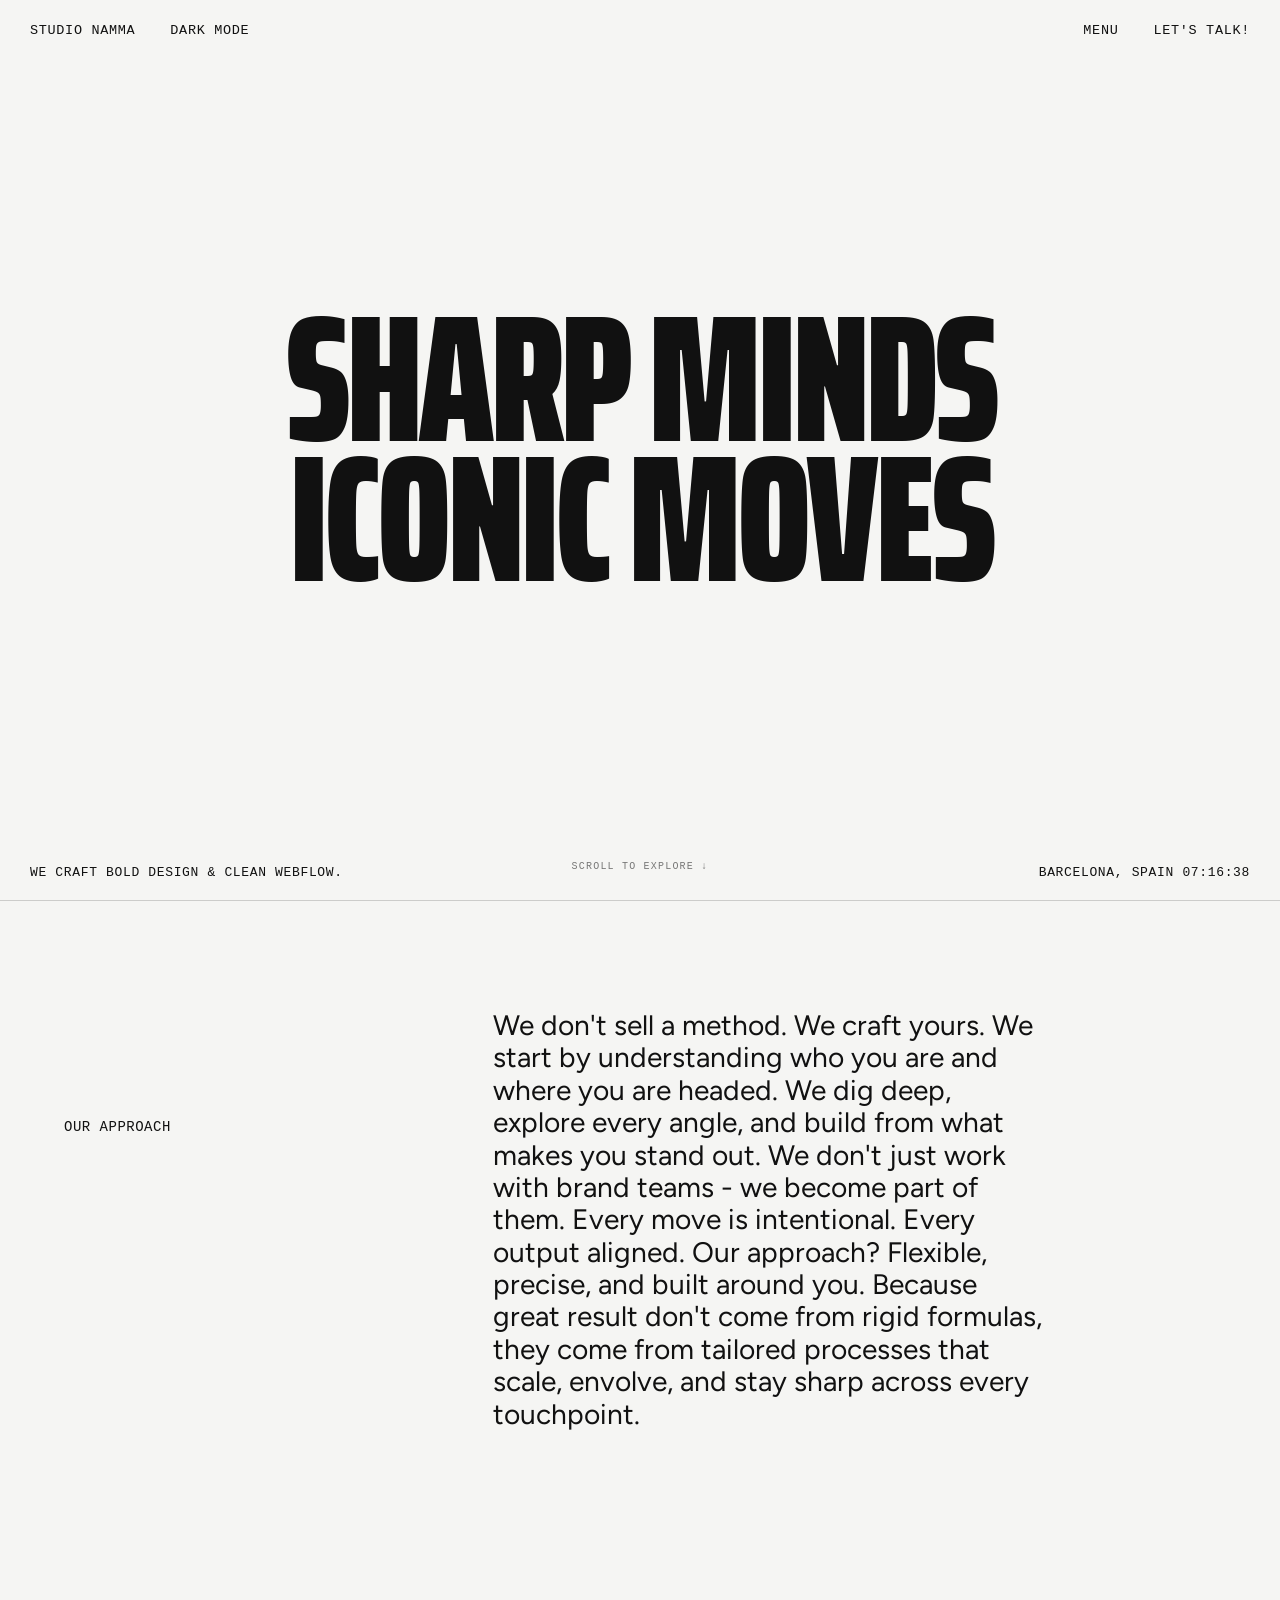
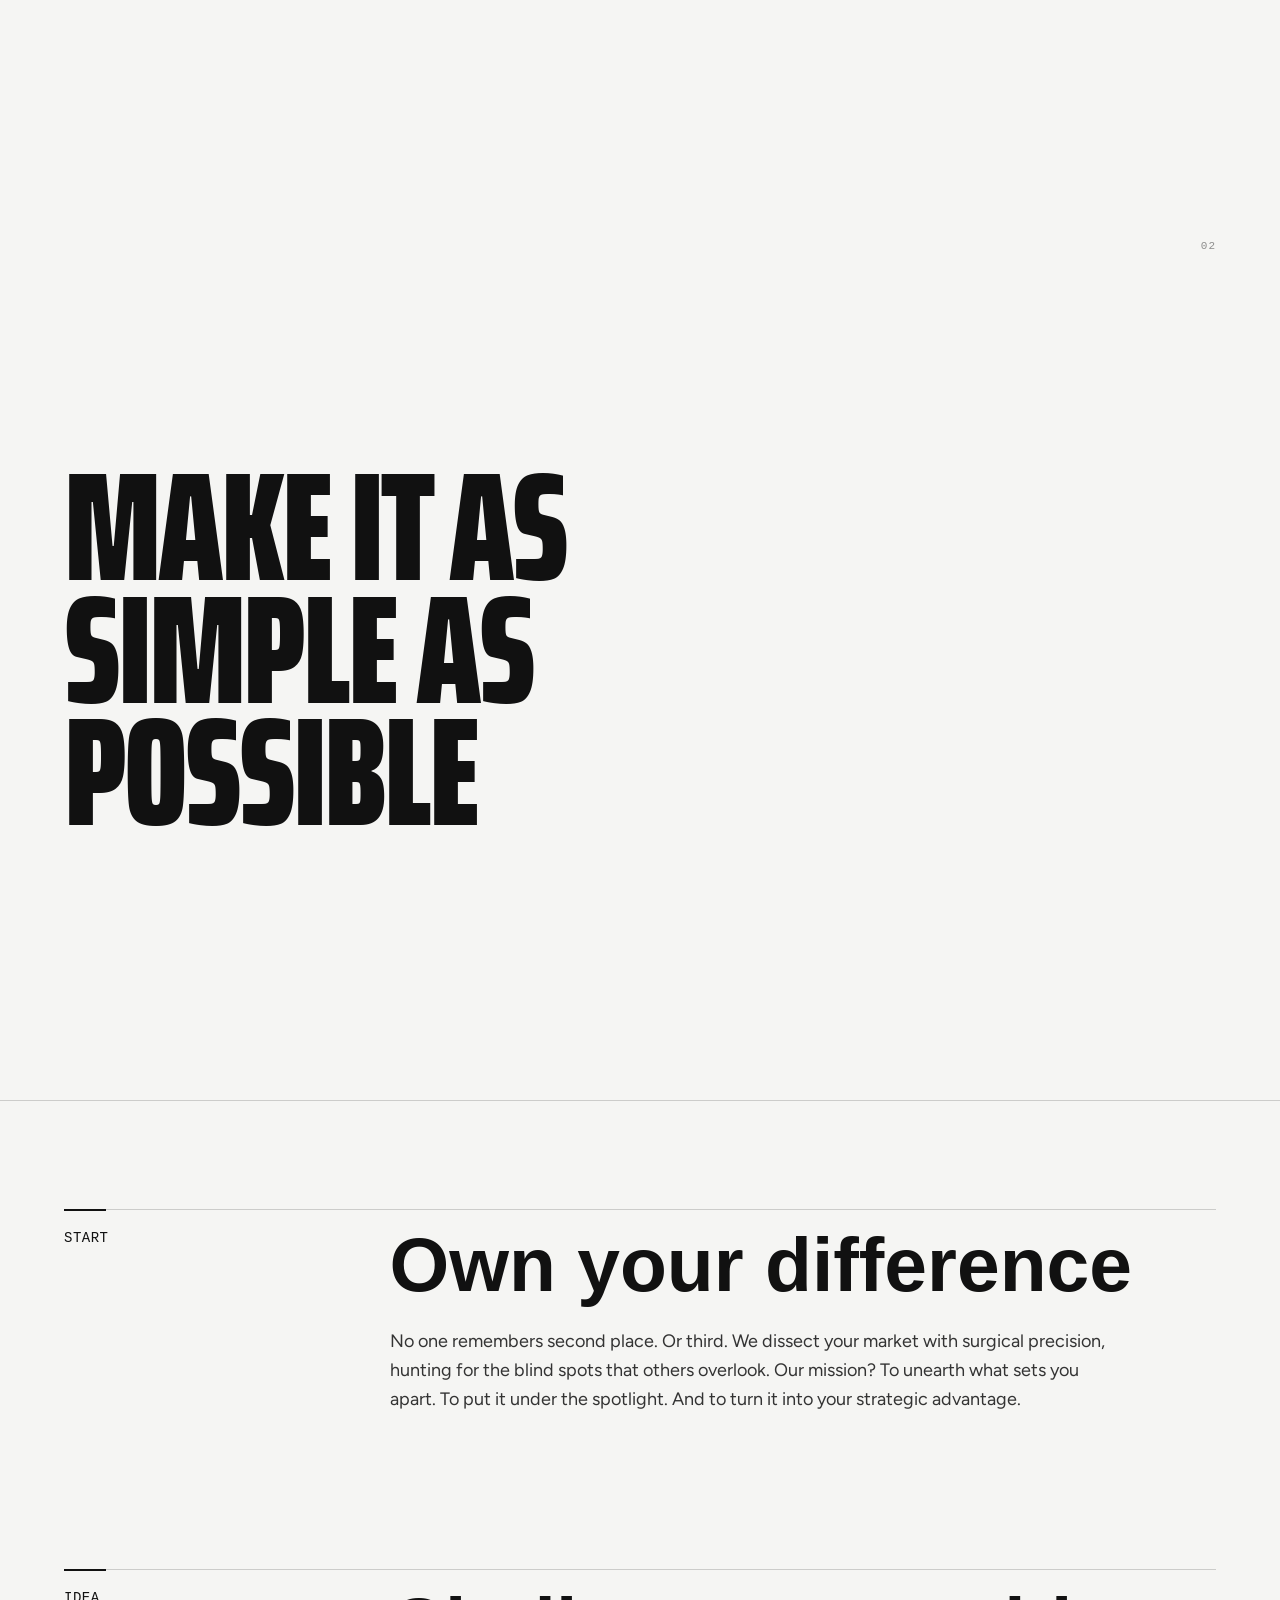
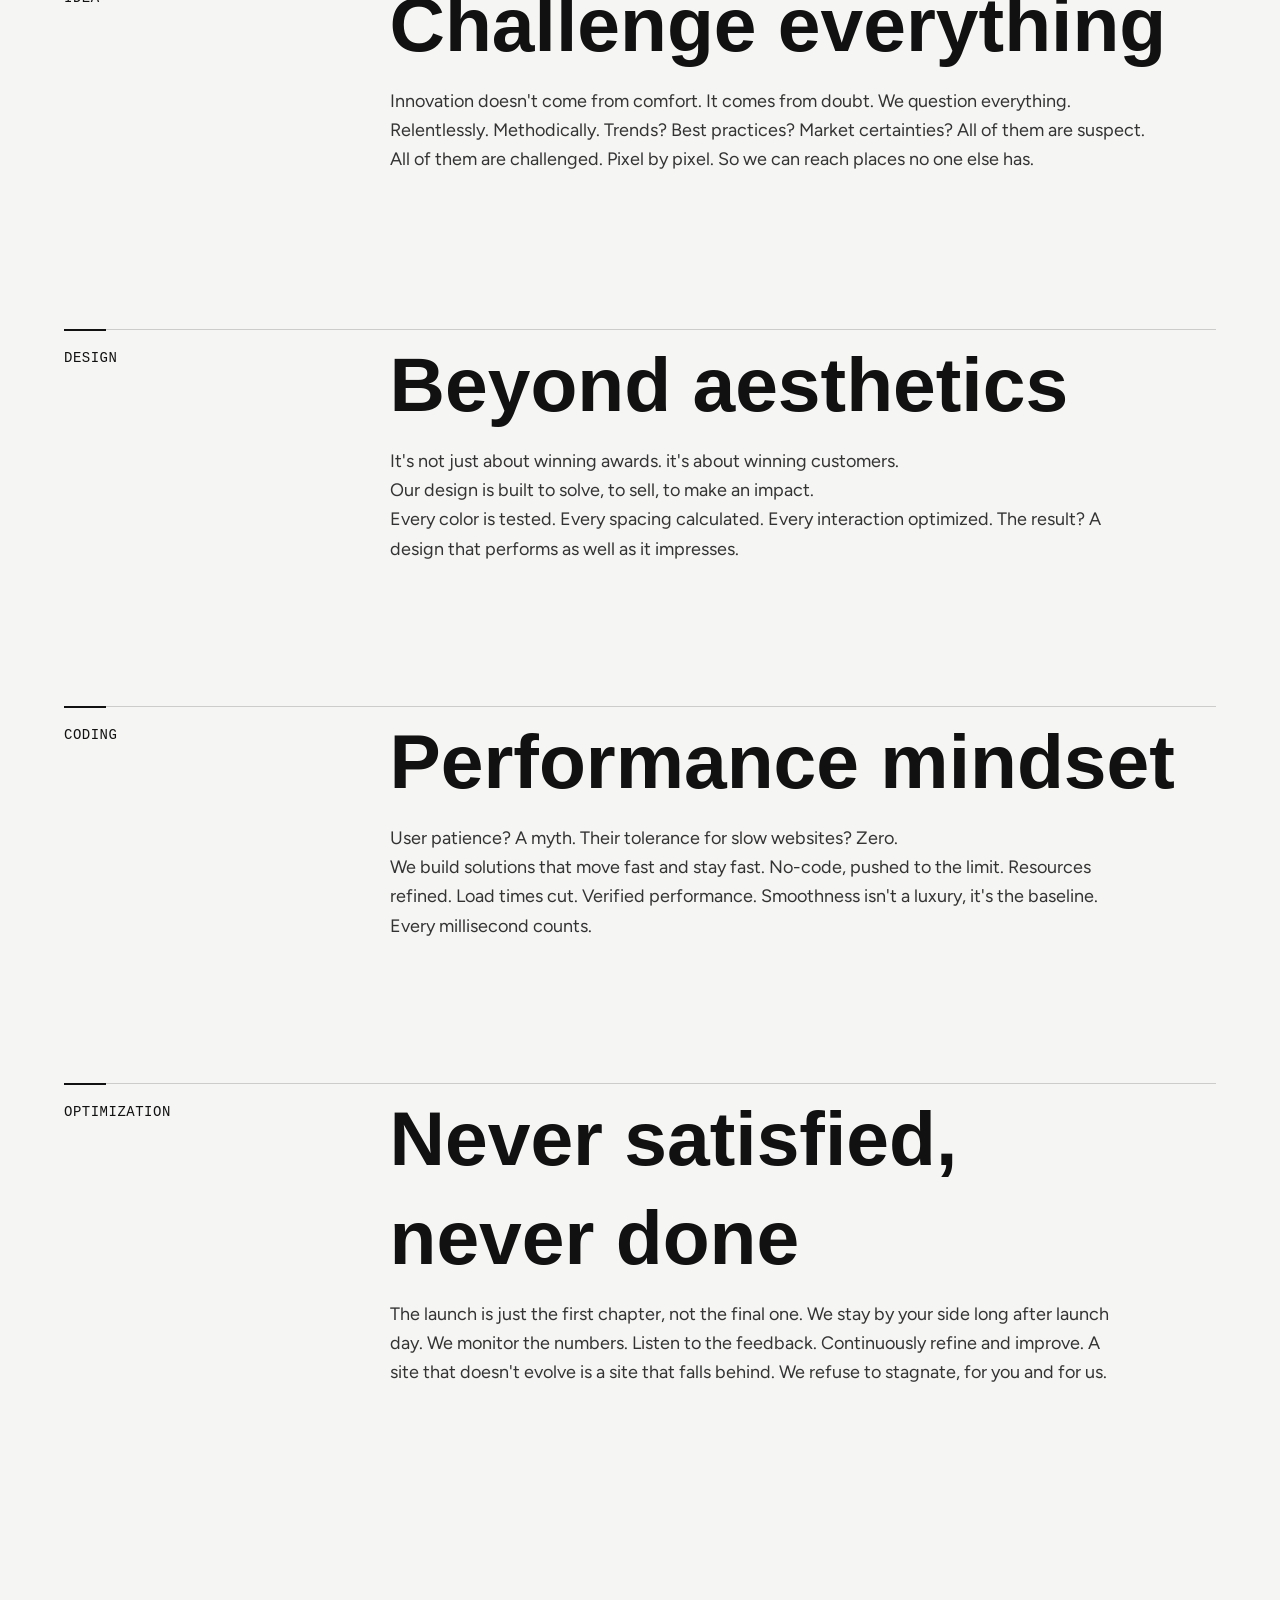
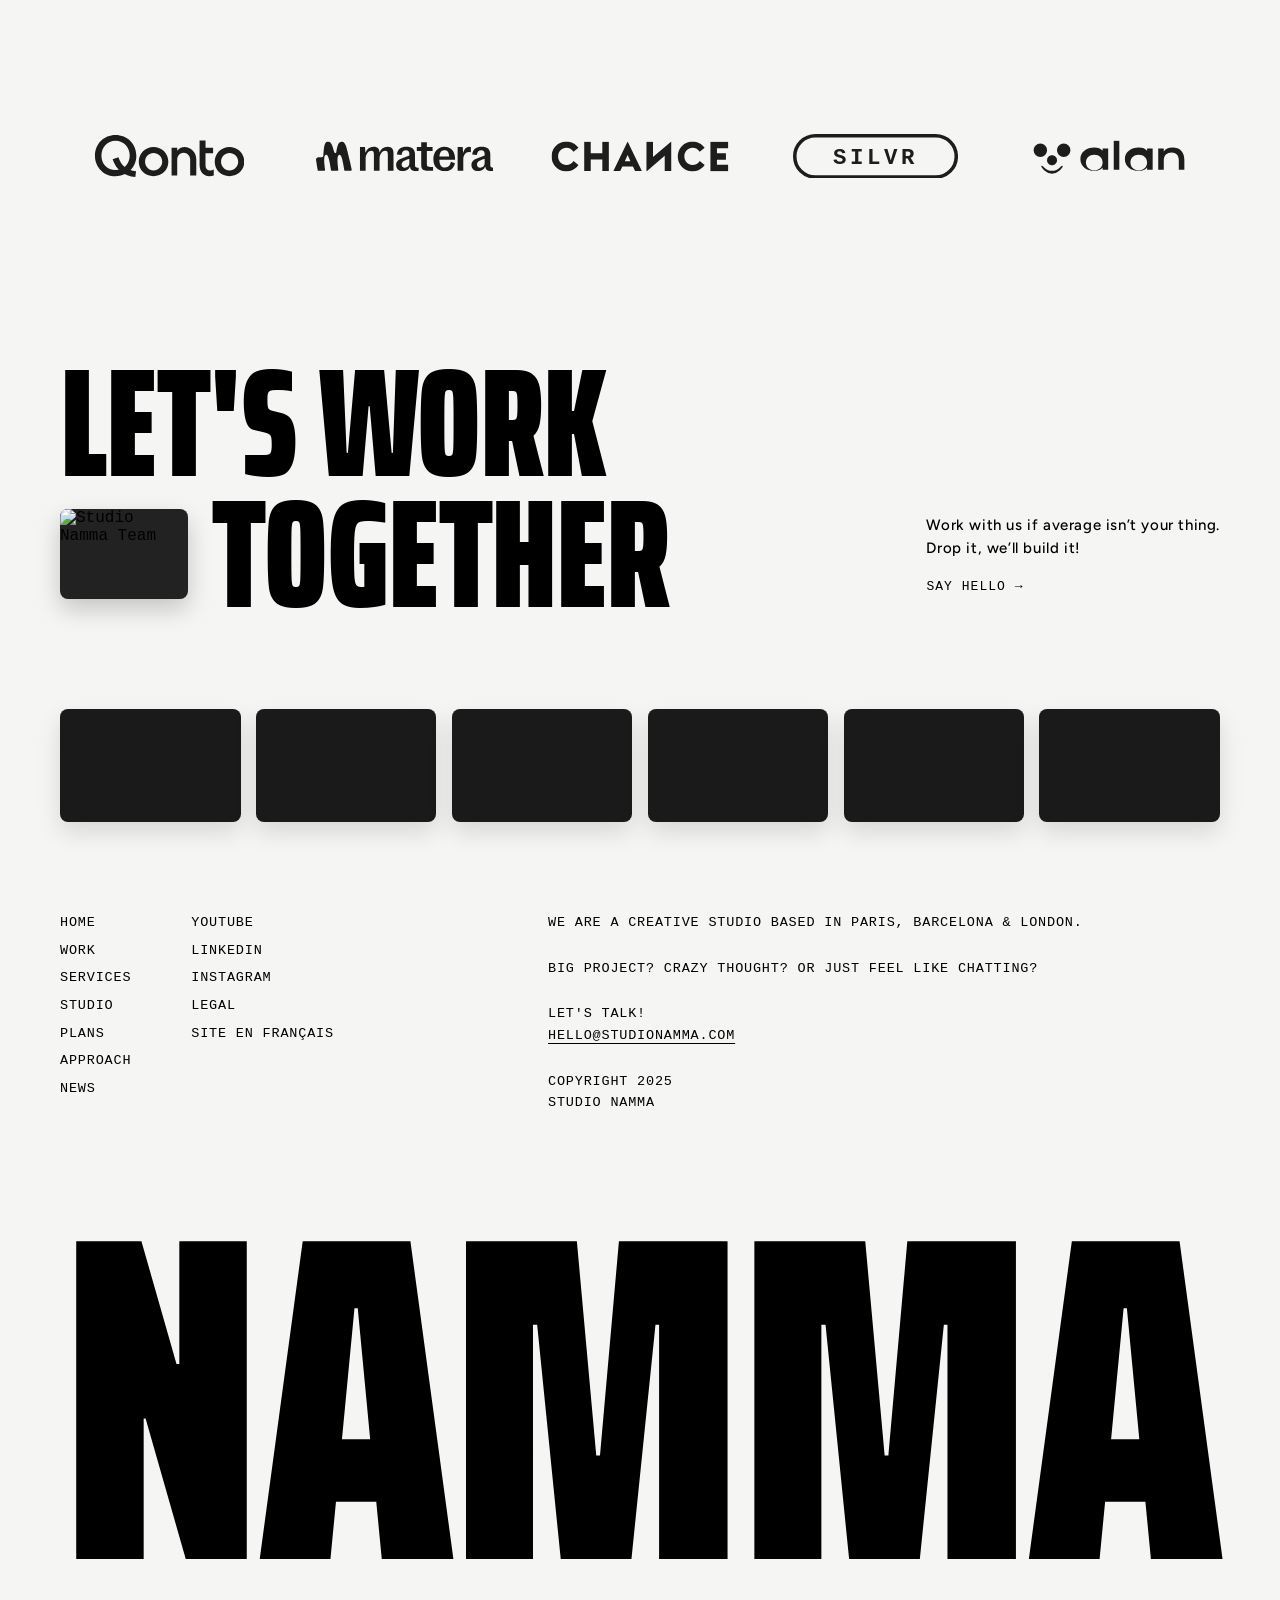
==== commit 48a30993: "Refactor approach.html by updating links and cleaning up Updated stylesheet links and removed unused" ====
--- a/approach.html
+++ b/approach.html
@@ -6,7 +6,8 @@
     <meta name="viewport" content="width=device-width, initial-scale=1.0">
     <title>Studio Namma — Approach</title>
     <meta name="description" content="Studio Namma approach — sharp thinking, intentional design, performance and continuous optimization.">
-    <link rel="stylesheet" href="/home/nav.css">
+    <link rel="stylesheet" href="nav.css">
+     <link rel="stylesheet" href="footer.css">
     <link rel="preconnect" href="https://fonts.googleapis.com">
 <link rel="preconnect" href="https://fonts.gstatic.com" crossorigin>
 <link href="https://fonts.googleapis.com/css2?family=Figtree:ital,wght@0,300..900;1,300..900&family=Saira+Extra+Condensed:wght@100;200;300;400;500;600;700;800;900&display=swap" rel="stylesheet">
@@ -933,54 +934,11 @@
         </div>
 
     </section>
-    <section class="content des2">
-        <div class="box2">
-            <h1 class="animate h1">LET'S WORK</h1>
-            <h1 class="animate h1">TOGETHER</h1>
-        </div>
-        <div class="box3">
-            <h2 class="animate h2">Work with us if average isn't your thing.</h2>
-            <h2 class="animate h2">Drop it, we'll build it!</h2>
-
-            <p>SAY HELLO -></p>
-        </div>
-    </section>
-
-    <section class="frames">
-       <div>
-
-           <video loop autoplay muted playsinline preload="metadata" src="https://cdn.prod.website-files.com/679cb9cacf00799ba4b4c985%2F68dfa249c8ad1d2624abf3d5_Footer-Service-designV2-transcode.mp4"></video>
-       </div>
-       
-       <div>
-
-           <video loop autoplay muted playsinline preload="metadata" src="https://cdn.prod.website-files.com/679cb9cacf00799ba4b4c985%2F68dfa1926bb2adbd4315d488_Zefir%20footerV2-transcode.mp4"></video>
-       </div>
-       
-       <div>
-
-           <video loop autoplay muted playsinline preload="metadata" src="https://cdn.prod.website-files.com/679cb9cacf00799ba4b4c985%2F68dfa2440a49684a10b9e055_FOOTER%20-%20BRANDINGV2-transcode.mp4"></video>
-       </div>
-       
-       <div>
-
-           <video loop autoplay muted playsinline preload="metadata" src="https://cdn.prod.website-files.com/679cb9cacf00799ba4b4c985%2F68dfa20fc54b7796aaa5edf6_SILVR-Video%201%20footersV3-transcode.mp4"></video>
-       </div>
-       
-       <div>
-
-           <video loop autoplay muted playsinline preload="metadata" src="https://cdn.prod.website-files.com/679cb9cacf00799ba4b4c985%2F68dfa0feb2681e0616dc3b3a_Footer-supercomics-transcode.mp4"></video>
-       </div>
-       
-      <div>
-
-          <video loop autoplay muted playsinline preload="metadata" src="https://cdn.prod.website-files.com/679cb9cacf00799ba4b4c985%2F68dfa22f852959114b6c7b56_OSOL-COVER-footer-V2-transcode.mp4"></video>
-      </div>
-       
-    </section>
+   
     </main>
 </body>
-<script src="/home/navbar.js"></script>
+<script src="navbar.js"></script>
+    <script src="footer.js"></script>
 <script>
     const sections = document.querySelectorAll("section");
 
--- a/nav.css
+++ b/nav.css
@@ -0,0 +1,157 @@
+@import url('https://fonts.googleapis.com/css2?family=Figtree:ital,wght@0,300..900;1,300..900&family=Saira+Extra+Condensed:wght@100;200;300;400;500;600;700;800;900&display=swap');
+
+@font-face {
+    font-family: "GT Pressura Mono Regular Regular";
+    src: url("https://db.onlinewebfonts.com/t/226f58ab113a6d821def90a7d6dc2427.eot");
+    src: url("https://db.onlinewebfonts.com/t/226f58ab113a6d821def90a7d6dc2427.eot?#iefix")format("embedded-opentype"),
+    url("https://db.onlinewebfonts.com/t/226f58ab113a6d821def90a7d6dc2427.woff2")format("woff2"),
+    url("https://db.onlinewebfonts.com/t/226f58ab113a6d821def90a7d6dc2427.woff")format("woff"),
+    url("https://db.onlinewebfonts.com/t/226f58ab113a6d821def90a7d6dc2427.ttf")format("truetype"),
+    url("https://db.onlinewebfonts.com/t/226f58ab113a6d821def90a7d6dc2427.svg#GT Pressura Mono Regular Regular")format("svg");
+}
+
+* {
+  margin: 0px;
+  padding: 0px;
+  box-sizing: border-box;
+}
+
+body {
+  background-color: #e5e6e8;
+  font-family: "GT Pressura Mono Regular Regular", monospace, sans-serif;
+  color: #000;
+  transition: background-color 0.3s ease, color 0.3s ease;
+  overflow-x: hidden;
+}
+
+body.dark-theme {
+  background-color: #121212;
+  color: #f5f5f5;
+}
+
+body.menu-open #navbar {
+  color: inherit;
+}
+
+#navbar {
+  display: flex;
+  width: 100vw;
+  justify-content: space-between;
+  height: 60px;
+  align-items: center;
+  font-size: 13.5px;
+  letter-spacing: 0.05em;
+  font-family: "GT Pressura Mono Regular Regular", monospace, sans-serif;
+  position: fixed;
+  z-index: 1000;
+  padding: 0px 30px;
+  top: 0px;
+  left: 0px;
+  background: transparent;
+  user-select: none;
+  transition: color 0.3s ease;
+}
+
+.nav-left, .nav-right {
+  display: flex;
+  gap: 35px;
+  align-items: center;
+}
+
+.nav-item {
+  cursor: pointer;
+  transition: opacity 0.2s ease;
+}
+
+.nav-item:hover {
+  opacity: 0.7;
+}
+
+#menu {
+  position: fixed;
+  width: 100vw;
+  height: 100vh;
+  background-color: #f3f3f4;
+  color: #000000;
+  list-style-type: none;
+  margin: 0px;
+  display: grid;
+  grid-template-columns: 1fr 1fr;
+  padding: 13vh 5vw 8vh 5vw;
+  align-content: center;
+  row-gap: 2.5vh;
+  column-gap: 8vw;
+  top: -100vh;
+  left: 0px;
+  transition: top 0.6s cubic-bezier(0.77, 0, 0.175, 1), background-color 0.3s ease, color 0.3s ease;
+  z-index: 999;
+}
+
+body.dark-theme #menu {
+  background-color: #121212;
+  color: #ffffff;
+}
+
+#menu > li {
+  font-family: "Saira Extra Condensed", sans-serif;
+  font-size: clamp(80px, 11vw, 160px);
+  font-weight: 900;
+  text-transform: uppercase;
+  line-height: 0.88;
+  letter-spacing: -0.01em;
+  cursor: pointer;
+  user-select: none;
+}
+
+.menu-item-wrapper {
+  overflow: hidden;
+  display: inline-block;
+  vertical-align: bottom;
+  padding-bottom: 2px;
+}
+
+.menu-item-text {
+  display: block;
+  color: inherit;
+  transform: translateY(120%) rotateX(45deg);
+  transform-origin: bottom left;
+  transition: transform 0.75s cubic-bezier(0.16, 1, 0.3, 1), color 0.3s ease;
+  will-change: transform;
+}
+
+#menu.show {
+  top: 0px;
+}
+
+#menu.show .menu-item-text {
+  transform: translateY(0%) rotateX(0deg);
+}
+
+#menu > li:hover .menu-item-text {
+  opacity: 0.5;
+}
+
+#footer-bar {
+  position: fixed;
+  bottom: 20px;
+  left: 0px;
+  width: 100vw;
+  padding: 0px 30px;
+  display: flex;
+  justify-content: space-between;
+  align-items: center;
+  z-index: 1000;
+  font-family: "GT Pressura Mono Regular Regular", monospace, sans-serif;
+  font-size: 13px;
+  letter-spacing: 0.05em;
+  text-transform: uppercase;
+  pointer-events: none;
+  transition: color 0.3s ease;
+}
+
+body.dark-theme #footer-bar {
+  color: #ffffff;
+}
+
+
+
--- a/footer.css
+++ b/footer.css
@@ -0,0 +1,336 @@
+/* ==========================================================================
+   FOOTER COMPONENT STYLING (Studio Namma)
+   ========================================================================== */
+
+#main-footer {
+  width: 100%;
+  background-color: transparent;
+  padding: 200px 60px 120px 60px;
+  box-sizing: border-box;
+  font-family: "GT Pressura Mono Regular Regular", monospace, sans-serif;
+  color: #000000;
+  transition: color 0.3s ease;
+  position: relative;
+  overflow: hidden;
+}
+
+body.dark-theme #main-footer {
+  color: #ffffff;
+}
+
+/* 1. Client Logos Bar (Row 1) */
+.footer-logos-row {
+  width: 100%;
+  max-width: 1500px;
+  margin: 0 auto 100px auto;
+  display: flex;
+  justify-content: space-between;
+  align-items: center;
+  gap: clamp(24px, 4.5vw, 65px);
+  padding: 0 20px 80px 20px;
+}
+
+.footer-logo-item {
+  display: flex;
+  align-items: center;
+  justify-content: center;
+  flex: 1;
+  opacity: 0.88;
+  transition: opacity 0.3s ease, transform 0.3s ease;
+  color: #000000;
+}
+
+body.dark-theme .footer-logo-item {
+  color: #ffffff;
+}
+
+.footer-logo-item:hover {
+  opacity: 1;
+  transform: translateY(-2px);
+}
+
+.footer-logo-item svg {
+  height: clamp(38px, 3.5vw, 56px);
+  width: auto;
+  max-width: 100%;
+  object-fit: contain;
+}
+
+/* 2. Main Hero CTA Block (Row 2): LET'S WORK TOGETHER + Side Statement */
+.footer-hero-cta {
+  display: flex;
+  justify-content: space-between;
+  align-items: flex-end;
+  gap: 40px;
+  margin-bottom: 90px;
+}
+
+.footer-cta-left {
+  position: relative;
+  display: flex;
+  flex-direction: column;
+}
+
+.footer-work-title {
+  font-family: "Saira Extra Condensed", sans-serif;
+  font-weight: 900;
+  font-size: clamp(70px, 12vw, 190px);
+  line-height: 0.85;
+  letter-spacing: -0.01em;
+  text-transform: uppercase;
+  margin: 0;
+  color: #000000;
+}
+
+body.dark-theme .footer-work-title {
+  color: #ffffff;
+}
+
+.footer-together-line {
+  display: flex;
+  align-items: center;
+  gap: 24px;
+}
+
+.footer-photo-badge {
+  width: clamp(90px, 10vw, 150px);
+  height: clamp(60px, 7vw, 100px);
+  border-radius: 8px;
+  overflow: hidden;
+  box-shadow: 0 10px 25px rgba(0, 0, 0, 0.2);
+  flex-shrink: 0;
+  background: #222;
+}
+
+.footer-photo-badge img {
+  width: 100%;
+  height: 100%;
+  object-fit: cover;
+  display: block;
+}
+
+.footer-together-title {
+  font-family: "Saira Extra Condensed", sans-serif;
+  font-weight: 900;
+  font-size: clamp(70px, 12vw, 190px);
+  line-height: 0.85;
+  letter-spacing: -0.01em;
+  text-transform: uppercase;
+  margin: 0;
+  color: #000000;
+}
+
+body.dark-theme .footer-together-title {
+  color: #ffffff;
+}
+
+.footer-cta-right {
+  display: flex;
+  flex-direction: column;
+  gap: 20px;
+  max-width: 420px;
+  padding-bottom: 25px;
+}
+
+.footer-cta-statement {
+  font-size: 15px;
+  line-height: 1.5;
+  letter-spacing: 0.04em;
+  font-family: "Figtree", sans-serif;
+  font-weight: 500;
+  color: #000000;
+}
+
+body.dark-theme .footer-cta-statement {
+  color: #e5e5e5;
+}
+
+.footer-say-hello {
+  font-family: "GT Pressura Mono Regular Regular", monospace, sans-serif;
+  font-size: 13px;
+  letter-spacing: 0.08em;
+  text-transform: uppercase;
+  color: inherit;
+  text-decoration: none;
+  display: inline-flex;
+  align-items: center;
+  gap: 8px;
+  transition: transform 0.2s ease, opacity 0.2s ease;
+  width: fit-content;
+}
+
+.footer-say-hello:hover {
+  opacity: 0.6;
+  transform: translateX(4px);
+}
+
+/* 3. Client Showcase Cards Row (Row 3) */
+.footer-cards-grid {
+  display: grid;
+  grid-template-columns: repeat(6, 1fr);
+  gap: clamp(10px, 1.2vw, 18px);
+  width: 100%;
+  margin-bottom: 90px;
+}
+
+.footer-card {
+  position: relative;
+  aspect-ratio: 16 / 10;
+  border-radius: 8px;
+  overflow: hidden;
+  background: #1a1a1a;
+  box-shadow: 0 10px 25px rgba(0, 0, 0, 0.12);
+  cursor: pointer;
+  transition: transform 0.35s cubic-bezier(0.16, 1, 0.3, 1), box-shadow 0.35s ease;
+}
+
+.footer-card:hover {
+  transform: translateY(-5px);
+  box-shadow: 0 18px 36px rgba(0, 0, 0, 0.22);
+}
+
+.footer-card video,
+.footer-card iframe {
+  width: 100%;
+  height: 100%;
+  object-fit: cover;
+  border: 0;
+  border-radius: 8px;
+  display: block;
+  pointer-events: none;
+}
+
+/* 4. Navigation Links & Company Info (Row 4) */
+.footer-info-grid {
+  display: grid;
+  grid-template-columns: 1fr 1.5fr;
+  gap: 40px;
+  width: 100%;
+  font-size: 13.5px;
+  letter-spacing: 0.06em;
+  line-height: 1.6;
+  text-transform: uppercase;
+}
+
+.footer-nav-columns {
+  display: flex;
+  gap: 60px;
+}
+
+.footer-links-group {
+  display: flex;
+  flex-direction: column;
+  gap: 6px;
+}
+
+.footer-link {
+  color: inherit;
+  text-decoration: none;
+  cursor: pointer;
+  transition: opacity 0.2s ease;
+  width: fit-content;
+}
+
+.footer-link:hover {
+  opacity: 0.6;
+}
+
+.footer-details-group {
+  display: flex;
+  flex-direction: column;
+  gap: 24px;
+}
+
+.footer-details-group p {
+  margin: 0;
+}
+
+.footer-contact-link {
+  color: inherit;
+  text-decoration: underline;
+  text-underline-offset: 4px;
+  cursor: pointer;
+  transition: opacity 0.2s ease;
+}
+
+.footer-contact-link:hover {
+  opacity: 0.6;
+}
+
+/* 5. Giant NAMMA Banner at the bottom — rises from bottom on scroll */
+.footer-namma-wrapper {
+  width: 100%;
+  display: flex;
+  justify-content: center;
+  align-items: flex-end;
+  margin-top: 100px;
+  margin-bottom: 0;
+  overflow: visible;
+}
+
+.footer-giant-namma {
+  font-family: "Saira Extra Condensed", sans-serif;
+  font-weight: 900;
+  /* font-size set by fitNammaText() JS */
+  font-size: 28vw;
+  line-height: 0.8;
+  letter-spacing: -0.01em;
+  text-transform: uppercase;
+  margin: 0;
+  padding: 0;
+  color: #000000;
+  text-align: center;
+  width: 100%;
+  display: block;
+  user-select: none;
+  white-space: nowrap;
+  transition: color 0.3s ease;
+}
+
+body.dark-theme .footer-giant-namma {
+  color: #ffffff;
+}
+
+/* Shared animate/show — same 3D flip as LET'S WORK TOGETHER but longer duration for NAMMA */
+.footer-namma-wrapper .animate {
+  transform: rotateX(90deg);
+  transition: transform 1.8s cubic-bezier(0.16, 1, 0.3, 1);
+  transform-origin: bottom;
+}
+
+.footer-namma-wrapper .animate.show {
+  transform: rotateX(0deg);
+}
+
+/* Responsive Media Queries */
+@media (max-width: 1100px) {
+  .footer-logos-row {
+    flex-wrap: wrap;
+    justify-content: center;
+    gap: 35px;
+  }
+  .footer-hero-cta {
+    flex-direction: column;
+    align-items: flex-start;
+    gap: 30px;
+  }
+  .footer-cards-grid {
+    grid-template-columns: repeat(3, 1fr);
+  }
+  .footer-info-grid {
+    grid-template-columns: 1fr;
+    gap: 40px;
+  }
+}
+
+@media (max-width: 650px) {
+  #main-footer {
+    padding: 60px 20px 100px 20px;
+  }
+  .footer-cards-grid {
+    grid-template-columns: repeat(2, 1fr);
+  }
+  .footer-nav-columns {
+    gap: 30px;
+  }
+}
